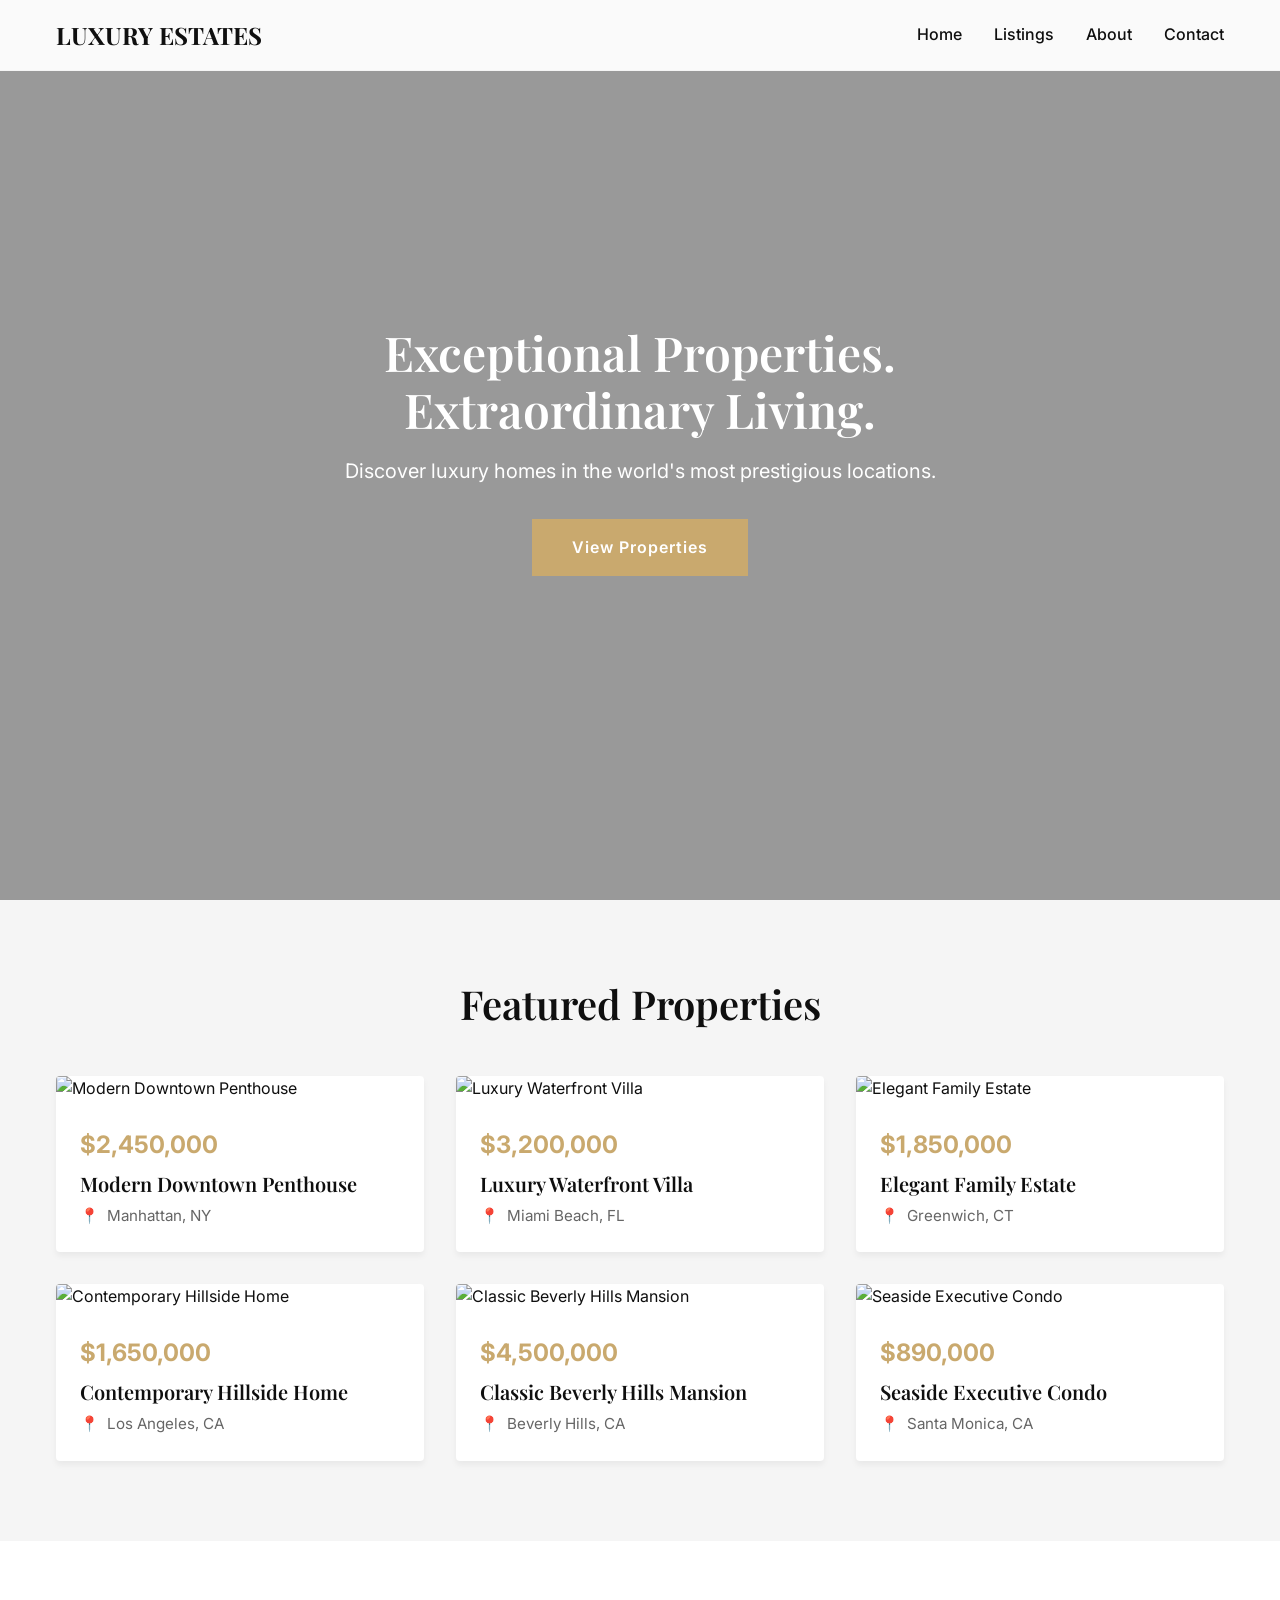
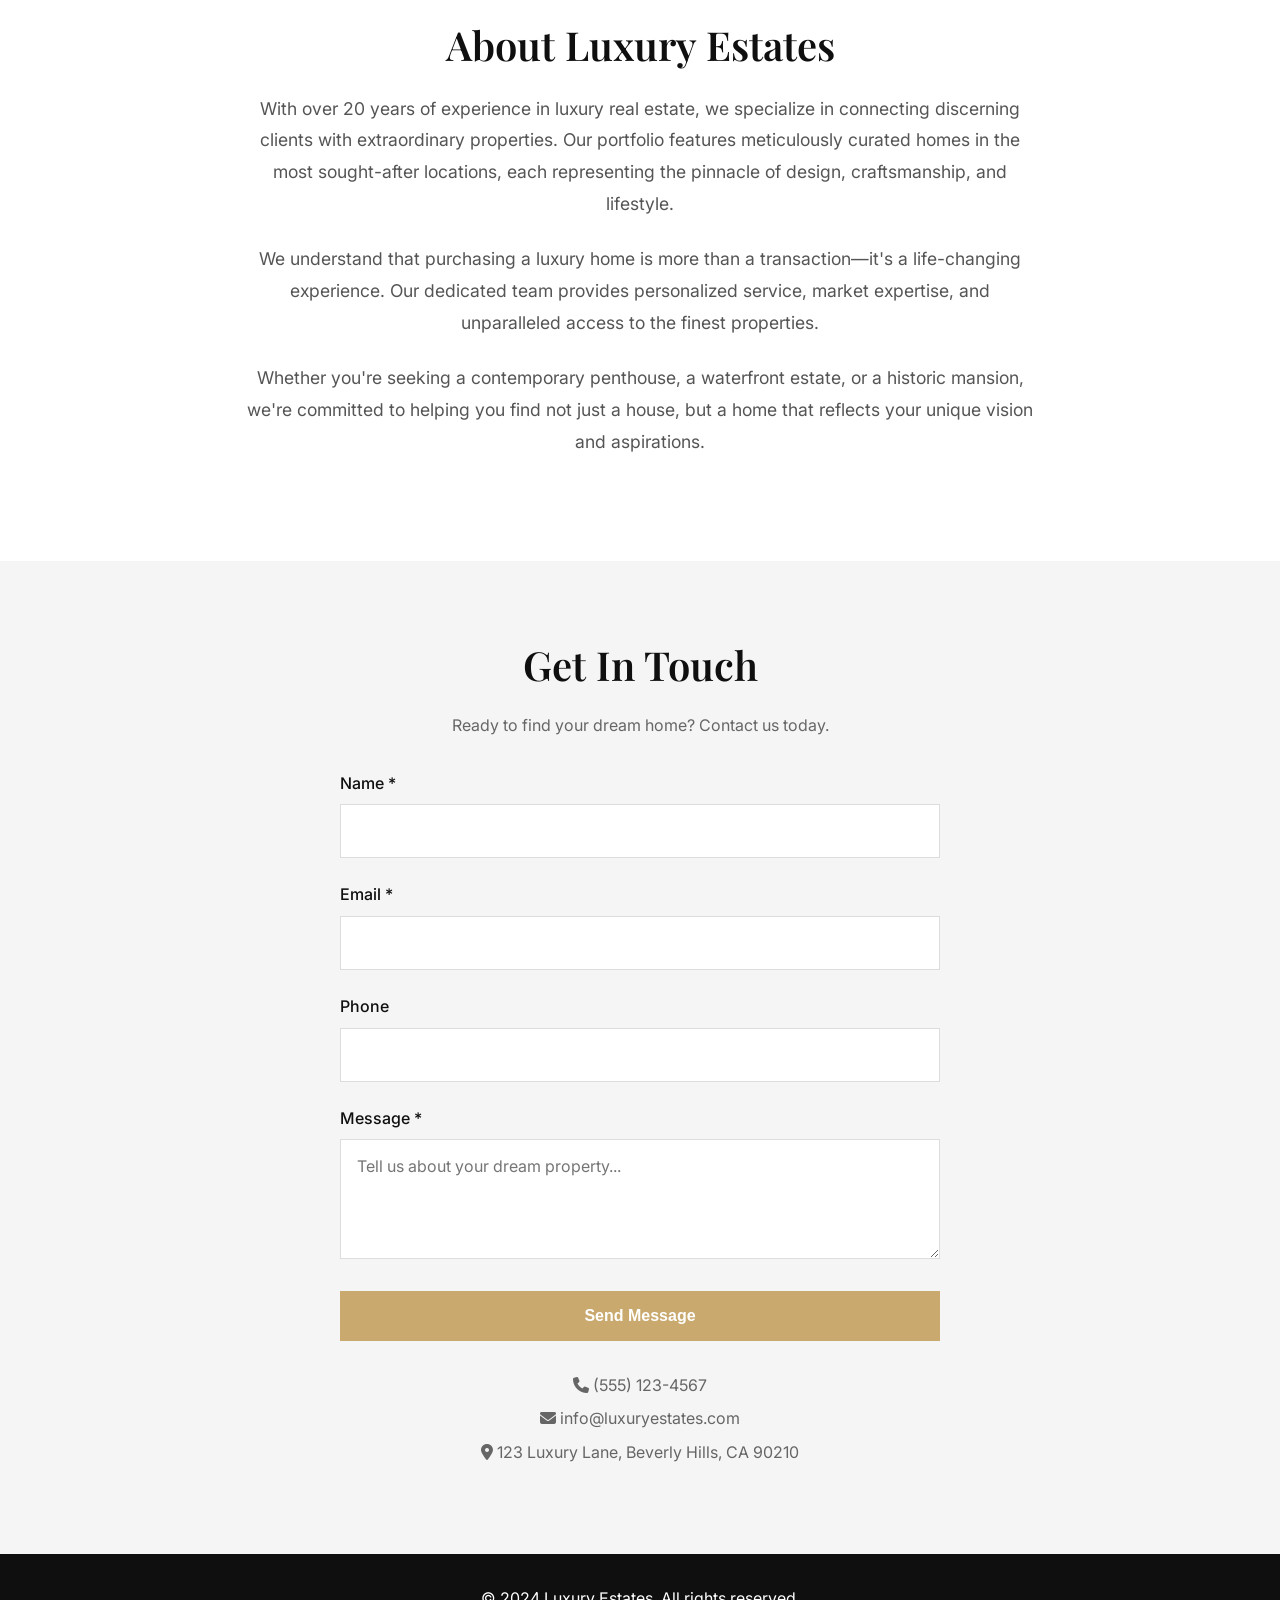
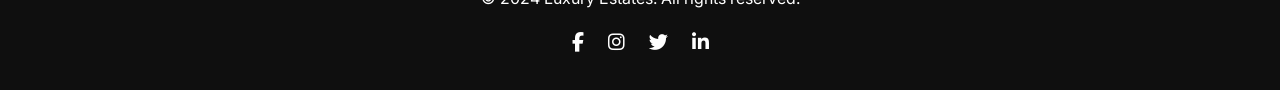
==== index.html @ de5f7e9d "Initial Commit" ====
<!DOCTYPE html>
<html lang="en">
<head>
  <meta charset="UTF-8">
  <meta name="viewport" content="width=device-width, initial-scale=1.0">
  <title>Luxury Estates - Premium Real Estate</title>
  <meta name="description" content="Discover exceptional luxury properties in prime locations. Your dream home awaits.">
  
  <!-- Google Fonts -->
  <link rel="preconnect" href="https://fonts.googleapis.com">
  <link rel="preconnect" href="https://fonts.gstatic.com" crossorigin>
  <link href="https://fonts.googleapis.com/css2?family=Inter:wght@400;500;600;700&family=Playfair+Display:wght@600;700&display=swap" rel="stylesheet">
  
  <!-- Font Awesome for icons -->
  <link rel="stylesheet" href="https://cdnjs.cloudflare.com/ajax/libs/font-awesome/6.4.0/css/all.min.css">
  
  <!-- Custom CSS -->
  <link rel="stylesheet" href="assets/css/style.css">
</head>
<body>
  
  <!-- ======================================= -->
  <!-- Header / Navigation -->
  <!-- ======================================= -->
  <header id="header" class="header">
    <div class="nav-container">
      <a href="#home" class="logo">LUXURY ESTATES</a>
      
      <nav>
        <ul id="nav-menu" class="nav-menu">
          <li><a href="#home" class="nav-link">Home</a></li>
          <li><a href="#listings" class="nav-link">Listings</a></li>
          <li><a href="#about" class="nav-link">About</a></li>
          <li><a href="#contact" class="nav-link">Contact</a></li>
        </ul>
      </nav>
      
      <button id="mobile-menu-btn" class="mobile-menu-btn" aria-label="Toggle mobile menu">
        <span></span>
        <span></span>
        <span></span>
      </button>
    </div>
  </header>
  
  <!-- ======================================= -->
  <!-- Hero Section -->
  <!-- ======================================= -->
  <section id="home" class="hero">
    <div class="hero-content">
      <h1>Exceptional Properties. Extraordinary Living.</h1>
      <p>Discover luxury homes in the world's most prestigious locations.</p>
      <a href="#listings" class="cta-button">View Properties</a>
    </div>
  </section>
  
  <!-- ======================================= -->
  <!-- Listings Section -->
  <!-- ======================================= -->
  <section id="listings" class="section properties-section">
    <div class="container">
      <h2 class="text-center">Featured Properties</h2>
      <div id="properties-grid" class="properties-grid">
        <!-- Properties will be loaded dynamically -->
        <div style="text-align: center; color: #666; grid-column: 1/-1;">
          <p>Loading properties...</p>
        </div>
      </div>
    </div>
  </section>
  
  <!-- ======================================= -->
  <!-- Property Modal -->
  <!-- ======================================= -->
  <div id="property-modal" class="modal">
    <div class="modal-content">
      <button id="modal-close" class="modal-close" aria-label="Close modal">&times;</button>
      <div id="modal-details">
        <!-- Modal content will be populated dynamically -->
      </div>
    </div>
  </div>
  
  <!-- ======================================= -->
  <!-- About Section -->
  <!-- ======================================= -->
  <section id="about" class="section about-section">
    <div class="container">
      <h2 class="text-center">About Luxury Estates</h2>
      <div class="about-content">
        <p>With over 20 years of experience in luxury real estate, we specialize in connecting discerning clients with extraordinary properties. Our portfolio features meticulously curated homes in the most sought-after locations, each representing the pinnacle of design, craftsmanship, and lifestyle.</p>
        <p>We understand that purchasing a luxury home is more than a transaction—it's a life-changing experience. Our dedicated team provides personalized service, market expertise, and unparalleled access to the finest properties.</p>
        <p>Whether you're seeking a contemporary penthouse, a waterfront estate, or a historic mansion, we're committed to helping you find not just a house, but a home that reflects your unique vision and aspirations.</p>
      </div>
    </div>
  </section>
  
  <!-- ======================================= -->
  <!-- Contact Section -->
  <!-- ======================================= -->
  <section id="contact" class="section contact-section">
    <div class="container">
      <h2 class="text-center">Get In Touch</h2>
      <p class="text-center" style="color: #666; margin-bottom: 2rem;">Ready to find your dream home? Contact us today.</p>
      
      <form id="contact-form" class="contact-form">
        <div class="form-group">
          <label for="name">Name *</label>
          <input type="text" id="name" name="name" required>
        </div>
        
        <div class="form-group">
          <label for="email">Email *</label>
          <input type="email" id="email" name="email" required>
        </div>
        
        <div class="form-group">
          <label for="phone">Phone</label>
          <input type="tel" id="phone" name="phone">
        </div>
        
        <div class="form-group">
          <label for="message">Message *</label>
          <textarea id="message" name="message" required placeholder="Tell us about your dream property..."></textarea>
        </div>
        
        <button type="submit" class="submit-btn">Send Message</button>
      </form>
      
      <div class="contact-info">
        <p><i class="fas fa-phone"></i> (555) 123-4567</p>
        <p><i class="fas fa-envelope"></i> info@luxuryestates.com</p>
        <p><i class="fas fa-map-marker-alt"></i> 123 Luxury Lane, Beverly Hills, CA 90210</p>
      </div>
    </div>
  </section>
  
  <!-- ======================================= -->
  <!-- Footer -->
  <!-- ======================================= -->
  <footer class="footer">
    <div class="footer-content">
      <p>&copy; 2024 Luxury Estates. All rights reserved.</p>
      <div class="social-links">
        <a href="#" aria-label="Facebook"><i class="fab fa-facebook-f"></i></a>
        <a href="#" aria-label="Instagram"><i class="fab fa-instagram"></i></a>
        <a href="#" aria-label="Twitter"><i class="fab fa-twitter"></i></a>
        <a href="#" aria-label="LinkedIn"><i class="fab fa-linkedin-in"></i></a>
      </div>
    </div>
  </footer>
  
  <!-- ======================================= -->
  <!-- JavaScript -->
  <!-- ======================================= -->
  <script src="assets/js/main.js"></script>
  
</body>
</html>
---- assets/css/style.css ----
/* ======================================= */
/* Reset & Base Styles */
/* ======================================= */
* {
  margin: 0;
  padding: 0;
  box-sizing: border-box;
}

html {
  scroll-behavior: smooth;
}

body {
  font-family: 'Inter', -apple-system, BlinkMacSystemFont, 'Segoe UI', Roboto, sans-serif;
  color: #0F0F0F;
  background-color: #FFFFFF;
  line-height: 1.6;
  overflow-x: hidden;
}

/* ======================================= */
/* Typography */
/* ======================================= */
h1, h2, h3, h4, h5, h6 {
  font-family: 'Playfair Display', serif;
  font-weight: 600;
  line-height: 1.2;
}

h1 {
  font-size: 3rem;
}

h2 {
  font-size: 2.5rem;
  margin-bottom: 1.5rem;
}

h3 {
  font-size: 1.75rem;
}

@media (max-width: 768px) {
  h1 {
    font-size: 2rem;
  }
  
  h2 {
    font-size: 1.75rem;
  }
  
  h3 {
    font-size: 1.5rem;
  }
}

/* ======================================= */
/* Layout Components */
/* ======================================= */
.section {
  padding: 5rem 1rem;
}

.container {
  max-width: 1200px;
  margin: 0 auto;
  padding: 0 1rem;
}

.text-center {
  text-align: center;
}

/* ======================================= */
/* Header & Navigation */
/* ======================================= */
.header {
  position: fixed;
  top: 0;
  left: 0;
  right: 0;
  background: rgba(255, 255, 255, 0.95);
  backdrop-filter: blur(10px);
  z-index: 1000;
  padding: 1rem 0;
  border-bottom: 1px solid #F5F5F5;
}

.nav-container {
  display: flex;
  justify-content: space-between;
  align-items: center;
  max-width: 1200px;
  margin: 0 auto;
  padding: 0 1rem;
}

.logo {
  font-family: 'Playfair Display', serif;
  font-size: 1.5rem;
  font-weight: 700;
  color: #0F0F0F;
  text-decoration: none;
}

.nav-menu {
  display: flex;
  list-style: none;
  gap: 2rem;
}

.nav-link {
  text-decoration: none;
  color: #0F0F0F;
  font-weight: 500;
  transition: color 0.3s ease;
  position: relative;
}

.nav-link:hover {
  color: #C9A96E;
}

.nav-link::after {
  content: '';
  position: absolute;
  bottom: -4px;
  left: 0;
  width: 0;
  height: 2px;
  background: #C9A96E;
  transition: width 0.3s ease;
}

.nav-link:hover::after {
  width: 100%;
}

/* Mobile Menu Button */
.mobile-menu-btn {
  display: none;
  background: none;
  border: none;
  cursor: pointer;
  padding: 0.5rem;
}

.mobile-menu-btn span {
  display: block;
  width: 25px;
  height: 3px;
  background: #0F0F0F;
  margin: 5px 0;
  transition: 0.3s;
}

/* ======================================= */
/* Hero Section */
/* ======================================= */
.hero {
  height: 100vh;
  display: flex;
  align-items: center;
  justify-content: center;
  background: linear-gradient(rgba(0, 0, 0, 0.4), rgba(0, 0, 0, 0.4)),
              url('https://images.unsplash.com/photo-1600585154340-be6161a56a0c?w=1600&h=900&fit=crop');
  background-size: cover;
  background-position: center;
  color: white;
  text-align: center;
  margin-top: 0;
}

.hero-content {
  max-width: 800px;
  padding: 0 1rem;
}

.hero h1 {
  margin-bottom: 1rem;
  animation: fadeInUp 1s ease;
}

.hero p {
  font-size: 1.25rem;
  margin-bottom: 2rem;
  opacity: 0.9;
  animation: fadeInUp 1s ease 0.2s both;
}

.cta-button {
  display: inline-block;
  padding: 1rem 2.5rem;
  background: #C9A96E;
  color: white;
  text-decoration: none;
  font-weight: 600;
  letter-spacing: 1px;
  transition: all 0.3s ease;
  animation: fadeInUp 1s ease 0.4s both;
}

.cta-button:hover {
  background: #B08A5B;
  transform: translateY(-2px);
}

/* ======================================= */
/* Property Grid */
/* ======================================= */
.properties-section {
  background: #F5F5F5;
}

.properties-grid {
  display: grid;
  grid-template-columns: repeat(auto-fit, minmax(350px, 1fr));
  gap: 2rem;
  margin-top: 3rem;
}

.property-card {
  background: white;
  border-radius: 4px;
  overflow: hidden;
  box-shadow: 0 4px 6px rgba(0, 0, 0, 0.05);
  transition: all 0.3s ease;
  cursor: pointer;
}

.property-card:hover {
  transform: translateY(-5px);
  box-shadow: 0 10px 25px rgba(0, 0, 0, 0.1);
}

.property-image {
  width: 100%;
  height: 250px;
  object-fit: cover;
  transition: transform 0.3s ease;
}

.property-card:hover .property-image {
  transform: scale(1.03);
}

.property-info {
  padding: 1.5rem;
}

.property-price {
  font-size: 1.5rem;
  font-weight: 700;
  color: #C9A96E;
  margin-bottom: 0.5rem;
}

.property-title {
  font-size: 1.25rem;
  margin-bottom: 0.5rem;
  color: #0F0F0F;
}

.property-location {
  color: #666;
  font-size: 0.95rem;
  display: flex;
  align-items: center;
  gap: 0.5rem;
}

/* ======================================= */
/* Modal */
/* ======================================= */
.modal {
  position: fixed;
  top: 0;
  left: 0;
  width: 100%;
  height: 100%;
  background: rgba(0, 0, 0, 0.8);
  z-index: 2000;
  display: none;
  overflow-y: auto;
}

.modal.active {
  display: flex;
  align-items: center;
  justify-content: center;
  padding: 2rem;
}

.modal-content {
  background: white;
  max-width: 1000px;
  width: 100%;
  max-height: 90vh;
  overflow-y: auto;
  position: relative;
  animation: modalFadeIn 0.3s ease;
}

.modal-close {
  position: absolute;
  top: 1rem;
  right: 1rem;
  background: rgba(0, 0, 0, 0.7);
  color: white;
  border: none;
  width: 40px;
  height: 40px;
  border-radius: 50%;
  cursor: pointer;
  font-size: 1.5rem;
  display: flex;
  align-items: center;
  justify-content: center;
  z-index: 10;
  transition: background 0.3s ease;
}

.modal-close:hover {
  background: #C9A96E;
}

.modal-gallery {
  position: relative;
  height: 400px;
  overflow: hidden;
}

.modal-image {
  width: 100%;
  height: 100%;
  object-fit: cover;
  display: none;
}

.modal-image.active {
  display: block;
  animation: fadeIn 0.5s ease;
}

.gallery-nav {
  position: absolute;
  top: 50%;
  transform: translateY(-50%);
  background: rgba(0, 0, 0, 0.5);
  color: white;
  border: none;
  width: 40px;
  height: 40px;
  border-radius: 50%;
  cursor: pointer;
  font-size: 1.2rem;
  transition: background 0.3s ease;
}

.gallery-nav:hover {
  background: #C9A96E;
}

.gallery-prev {
  left: 1rem;
}

.gallery-next {
  right: 1rem;
}

.gallery-dots {
  position: absolute;
  bottom: 1rem;
  left: 50%;
  transform: translateX(-50%);
  display: flex;
  gap: 0.5rem;
}

.gallery-dot {
  width: 12px;
  height: 12px;
  border-radius: 50%;
  background: rgba(255, 255, 255, 0.5);
  border: none;
  cursor: pointer;
  transition: background 0.3s ease;
}

.gallery-dot.active {
  background: #C9A96E;
}

.modal-details {
  padding: 2rem;
}

.modal-price {
  font-size: 2rem;
  font-weight: 700;
  color: #C9A96E;
  margin-bottom: 0.5rem;
}

.modal-title {
  margin-bottom: 0.5rem;
  color: #0F0F0F;
}

.modal-location {
  color: #666;
  margin-bottom: 1.5rem;
  display: flex;
  align-items: center;
  gap: 0.5rem;
}

.modal-description {
  margin-bottom: 1.5rem;
  line-height: 1.8;
  color: #444;
}

.modal-features {
  margin-bottom: 2rem;
}

.modal-features h4 {
  margin-bottom: 1rem;
  color: #0F0F0F;
}

.features-list {
  display: grid;
  grid-template-columns: repeat(auto-fit, minmax(200px, 1fr));
  gap: 0.5rem;
  list-style: none;
}

.features-list li {
  padding: 0.5rem 0;
  position: relative;
  padding-left: 1.5rem;
}

.features-list li::before {
  content: '✓';
  position: absolute;
  left: 0;
  color: #C9A96E;
  font-weight: bold;
}

.enquire-btn {
  background: #C9A96E;
  color: white;
  border: none;
  padding: 1rem 2rem;
  font-size: 1rem;
  font-weight: 600;
  cursor: pointer;
  transition: all 0.3s ease;
  width: 100%;
}

.enquire-btn:hover {
  background: #B08A5B;
  transform: translateY(-2px);
}

/* ======================================= */
/* About Section */
/* ======================================= */
.about-section {
  background: white;
}

.about-content {
  max-width: 800px;
  margin: 0 auto;
  text-align: center;
}

.about-content p {
  font-size: 1.1rem;
  color: #555;
  line-height: 1.8;
  margin-bottom: 1.5rem;
}

/* ======================================= */
/* Contact Section */
/* ======================================= */
.contact-section {
  background: #F5F5F5;
}

.contact-form {
  max-width: 600px;
  margin: 2rem auto 0;
}

.form-group {
  margin-bottom: 1.5rem;
}

.form-group label {
  display: block;
  margin-bottom: 0.5rem;
  font-weight: 500;
  color: #0F0F0F;
}

.form-group input,
.form-group textarea {
  width: 100%;
  padding: 1rem;
  border: 1px solid #ddd;
  background: white;
  font-family: inherit;
  font-size: 1rem;
  transition: border-color 0.3s ease;
}

.form-group input:focus,
.form-group textarea:focus {
  outline: none;
  border-color: #C9A96E;
}

.form-group textarea {
  resize: vertical;
  min-height: 120px;
}

.submit-btn {
  background: #C9A96E;
  color: white;
  border: none;
  padding: 1rem 2rem;
  font-size: 1rem;
  font-weight: 600;
  cursor: pointer;
  transition: all 0.3s ease;
  width: 100%;
}

.submit-btn:hover {
  background: #B08A5B;
  transform: translateY(-2px);
}

.contact-info {
  text-align: center;
  margin-top: 2rem;
  color: #666;
}

.contact-info p {
  margin-bottom: 0.5rem;
}

/* ======================================= */
/* Footer */
/* ======================================= */
.footer {
  background: #0F0F0F;
  color: white;
  padding: 2rem 0;
  text-align: center;
}

.footer-content {
  max-width: 1200px;
  margin: 0 auto;
  padding: 0 1rem;
}

.footer p {
  margin-bottom: 1rem;
}

.social-links {
  display: flex;
  justify-content: center;
  gap: 1.5rem;
  margin-top: 1rem;
}

.social-links a {
  color: white;
  font-size: 1.2rem;
  transition: color 0.3s ease;
}

.social-links a:hover {
  color: #C9A96E;
}

/* ======================================= */
/* Animations */
/* ======================================= */
@keyframes fadeInUp {
  from {
    opacity: 0;
    transform: translateY(30px);
  }
  to {
    opacity: 1;
    transform: translateY(0);
  }
}

@keyframes modalFadeIn {
  from {
    opacity: 0;
    transform: scale(0.9);
  }
  to {
    opacity: 1;
    transform: scale(1);
  }
}

@keyframes fadeIn {
  from {
    opacity: 0;
  }
  to {
    opacity: 1;
  }
}

/* ======================================= */
/* Responsive Design */
/* ======================================= */
@media (max-width: 768px) {
  .nav-menu {
    position: fixed;
    left: -100%;
    top: 70px;
    flex-direction: column;
    background: white;
    width: 100%;
    text-align: center;
    transition: 0.3s;
    box-shadow: 0 10px 27px rgba(0, 0, 0, 0.05);
    padding: 2rem 0;
  }
  
  .nav-menu.active {
    left: 0;
  }
  
  .mobile-menu-btn {
    display: block;
  }
  
  .properties-grid {
    grid-template-columns: 1fr;
    gap: 1.5rem;
  }
  
  .modal.active {
    padding: 0;
  }
  
  .modal-content {
    max-height: 100vh;
    max-width: 100%;
  }
  
  .modal-gallery {
    height: 250px;
  }
  
  .modal-details {
    padding: 1.5rem;
  }
  
  .features-list {
    grid-template-columns: 1fr;
  }
  
  .section {
    padding: 3rem 1rem;
  }
}

@media (max-width: 480px) {
  .hero h1 {
    font-size: 1.75rem;
  }
  
  .hero p {
    font-size: 1rem;
  }
  
  .cta-button {
    padding: 0.75rem 2rem;
  }
  
  .modal-price {
    font-size: 1.5rem;
  }
}
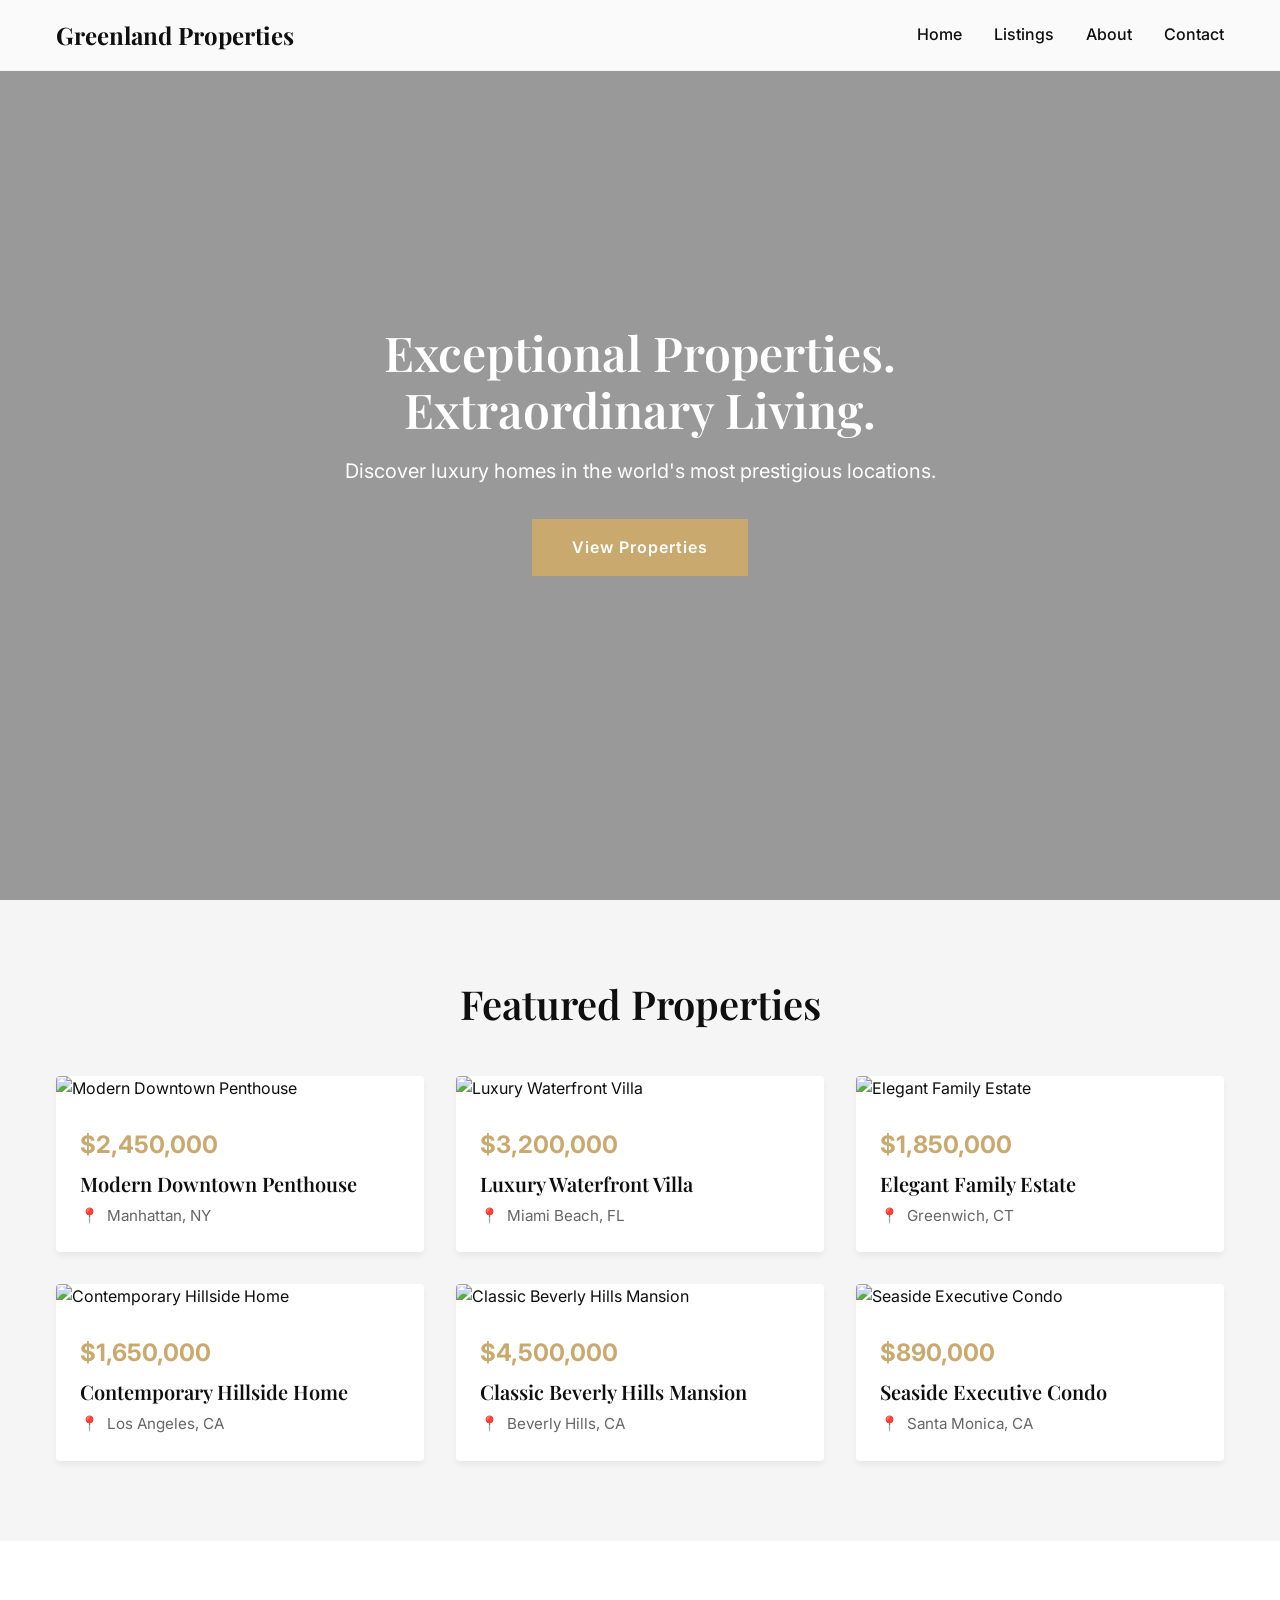
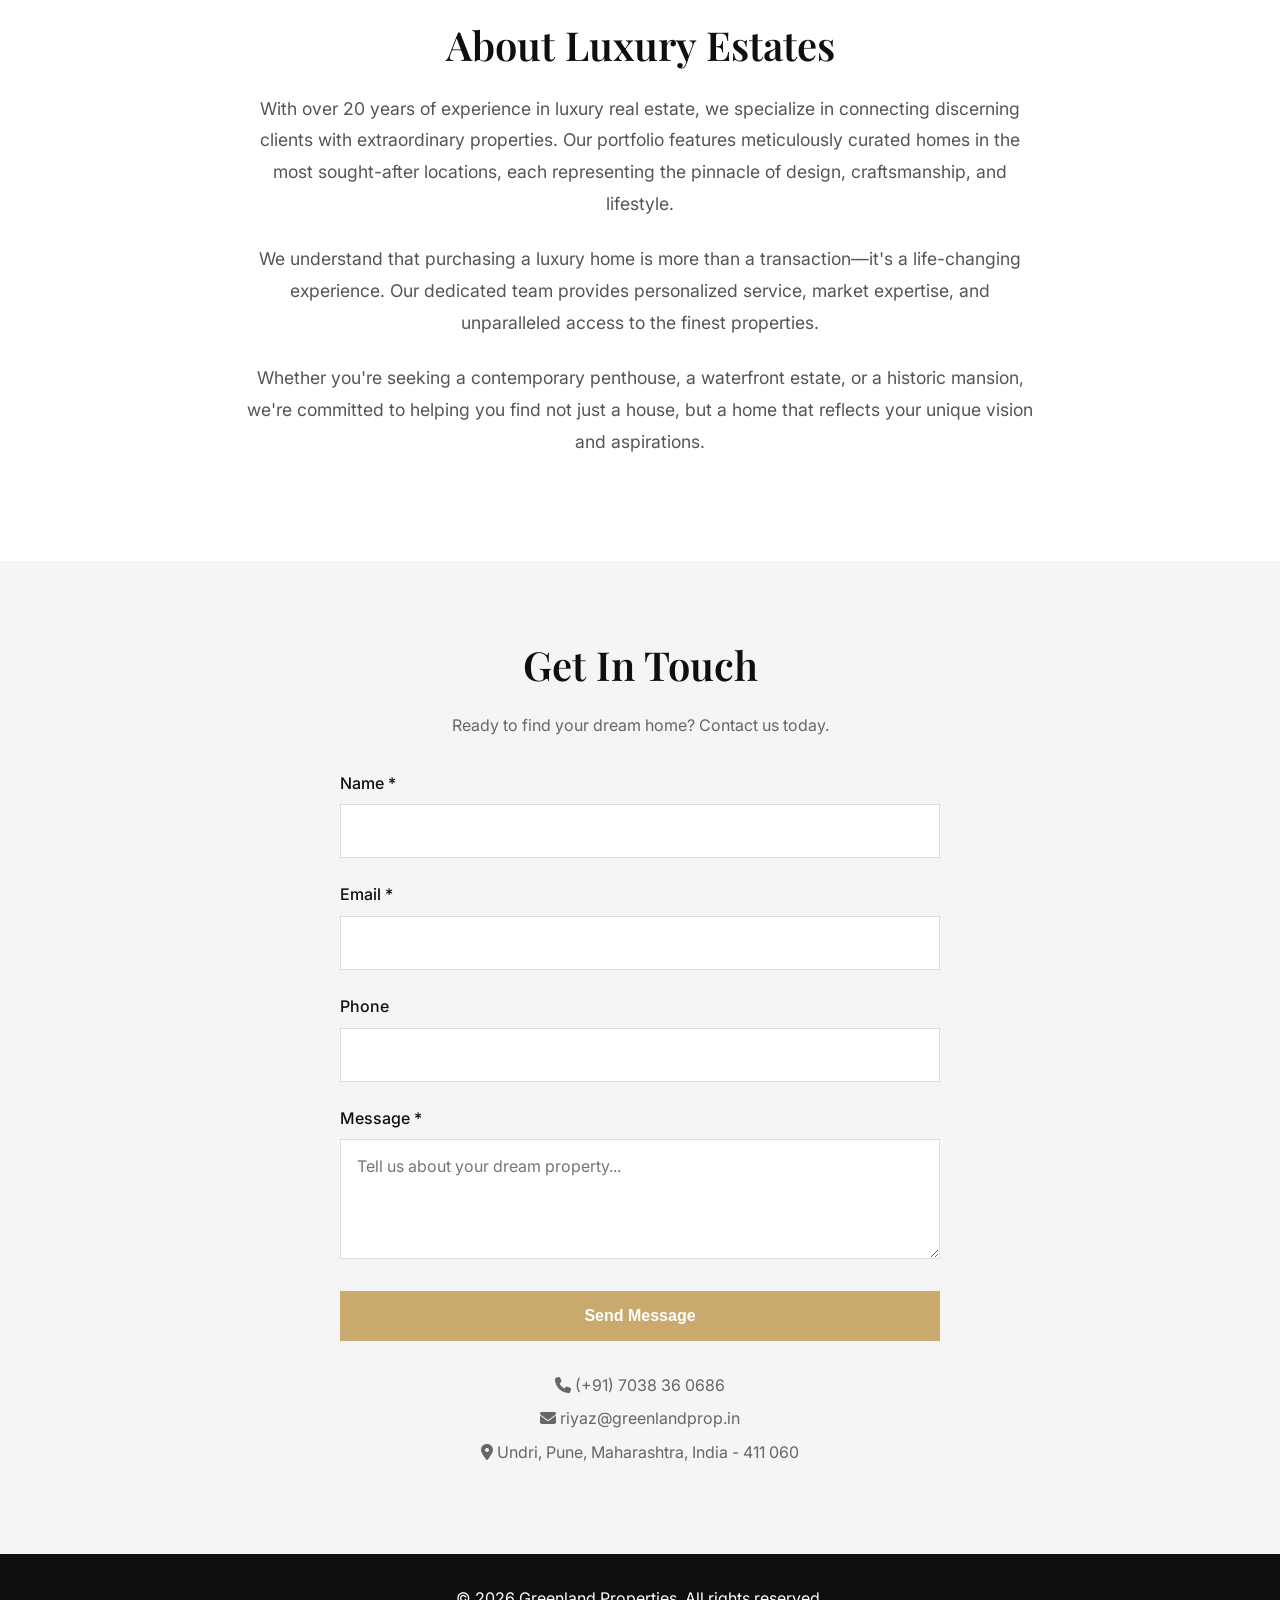
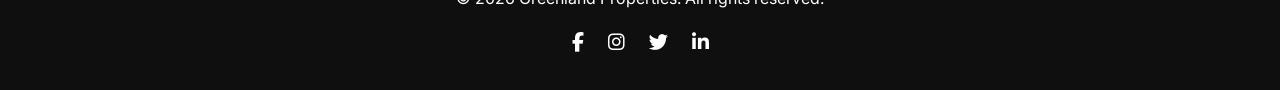
==== commit ed10e5a4: "Firm Name, Mobile Number, Email, Address, Rights Reserved" ====
--- a/index.html
+++ b/index.html
@@ -1,31 +1,35 @@
 <!DOCTYPE html>
 <html lang="en">
+
 <head>
   <meta charset="UTF-8">
   <meta name="viewport" content="width=device-width, initial-scale=1.0">
   <title>Luxury Estates - Premium Real Estate</title>
   <meta name="description" content="Discover exceptional luxury properties in prime locations. Your dream home awaits.">
-  
+
   <!-- Google Fonts -->
   <link rel="preconnect" href="https://fonts.googleapis.com">
   <link rel="preconnect" href="https://fonts.gstatic.com" crossorigin>
-  <link href="https://fonts.googleapis.com/css2?family=Inter:wght@400;500;600;700&family=Playfair+Display:wght@600;700&display=swap" rel="stylesheet">
-  
+  <link
+    href="https://fonts.googleapis.com/css2?family=Inter:wght@400;500;600;700&family=Playfair+Display:wght@600;700&display=swap"
+    rel="stylesheet">
+
   <!-- Font Awesome for icons -->
   <link rel="stylesheet" href="https://cdnjs.cloudflare.com/ajax/libs/font-awesome/6.4.0/css/all.min.css">
-  
+
   <!-- Custom CSS -->
   <link rel="stylesheet" href="assets/css/style.css">
 </head>
+
 <body>
-  
+
   <!-- ======================================= -->
   <!-- Header / Navigation -->
   <!-- ======================================= -->
   <header id="header" class="header">
     <div class="nav-container">
-      <a href="#home" class="logo">LUXURY ESTATES</a>
-      
+      <a href="#home" class="logo">Greenland Properties</a>
+
       <nav>
         <ul id="nav-menu" class="nav-menu">
           <li><a href="#home" class="nav-link">Home</a></li>
@@ -34,7 +38,7 @@
           <li><a href="#contact" class="nav-link">Contact</a></li>
         </ul>
       </nav>
-      
+
       <button id="mobile-menu-btn" class="mobile-menu-btn" aria-label="Toggle mobile menu">
         <span></span>
         <span></span>
@@ -42,7 +46,7 @@
       </button>
     </div>
   </header>
-  
+
   <!-- ======================================= -->
   <!-- Hero Section -->
   <!-- ======================================= -->
@@ -53,7 +57,7 @@
       <a href="#listings" class="cta-button">View Properties</a>
     </div>
   </section>
-  
+
   <!-- ======================================= -->
   <!-- Listings Section -->
   <!-- ======================================= -->
@@ -68,7 +72,7 @@
       </div>
     </div>
   </section>
-  
+
   <!-- ======================================= -->
   <!-- Property Modal -->
   <!-- ======================================= -->
@@ -80,7 +84,7 @@
       </div>
     </div>
   </div>
-  
+
   <!-- ======================================= -->
   <!-- About Section -->
   <!-- ======================================= -->
@@ -88,59 +92,65 @@
     <div class="container">
       <h2 class="text-center">About Luxury Estates</h2>
       <div class="about-content">
-        <p>With over 20 years of experience in luxury real estate, we specialize in connecting discerning clients with extraordinary properties. Our portfolio features meticulously curated homes in the most sought-after locations, each representing the pinnacle of design, craftsmanship, and lifestyle.</p>
-        <p>We understand that purchasing a luxury home is more than a transaction—it's a life-changing experience. Our dedicated team provides personalized service, market expertise, and unparalleled access to the finest properties.</p>
-        <p>Whether you're seeking a contemporary penthouse, a waterfront estate, or a historic mansion, we're committed to helping you find not just a house, but a home that reflects your unique vision and aspirations.</p>
+        <p>With over 20 years of experience in luxury real estate, we specialize in connecting discerning clients with
+          extraordinary properties. Our portfolio features meticulously curated homes in the most sought-after
+          locations, each representing the pinnacle of design, craftsmanship, and lifestyle.</p>
+        <p>We understand that purchasing a luxury home is more than a transaction—it's a life-changing experience. Our
+          dedicated team provides personalized service, market expertise, and unparalleled access to the finest
+          properties.</p>
+        <p>Whether you're seeking a contemporary penthouse, a waterfront estate, or a historic mansion, we're committed
+          to helping you find not just a house, but a home that reflects your unique vision and aspirations.</p>
       </div>
     </div>
   </section>
-  
+
   <!-- ======================================= -->
   <!-- Contact Section -->
   <!-- ======================================= -->
   <section id="contact" class="section contact-section">
     <div class="container">
       <h2 class="text-center">Get In Touch</h2>
-      <p class="text-center" style="color: #666; margin-bottom: 2rem;">Ready to find your dream home? Contact us today.</p>
-      
+      <p class="text-center" style="color: #666; margin-bottom: 2rem;">Ready to find your dream home? Contact us today.
+      </p>
+
       <form id="contact-form" class="contact-form">
         <div class="form-group">
           <label for="name">Name *</label>
           <input type="text" id="name" name="name" required>
         </div>
-        
+
         <div class="form-group">
           <label for="email">Email *</label>
           <input type="email" id="email" name="email" required>
         </div>
-        
+
         <div class="form-group">
           <label for="phone">Phone</label>
           <input type="tel" id="phone" name="phone">
         </div>
-        
+
         <div class="form-group">
           <label for="message">Message *</label>
           <textarea id="message" name="message" required placeholder="Tell us about your dream property..."></textarea>
         </div>
-        
+
         <button type="submit" class="submit-btn">Send Message</button>
       </form>
-      
+
       <div class="contact-info">
-        <p><i class="fas fa-phone"></i> (555) 123-4567</p>
-        <p><i class="fas fa-envelope"></i> info@luxuryestates.com</p>
-        <p><i class="fas fa-map-marker-alt"></i> 123 Luxury Lane, Beverly Hills, CA 90210</p>
+        <p><i class="fas fa-phone"></i> (+91) 7038 36 0686</p>
+        <p><i class="fas fa-envelope"></i> riyaz@greenlandprop.in</p>
+        <p><i class="fas fa-map-marker-alt"></i> Undri, Pune, Maharashtra, India - 411 060</p>
       </div>
     </div>
   </section>
-  
+
   <!-- ======================================= -->
   <!-- Footer -->
   <!-- ======================================= -->
   <footer class="footer">
     <div class="footer-content">
-      <p>&copy; 2024 Luxury Estates. All rights reserved.</p>
+      <p>&copy; 2026 Greenland Properties. All rights reserved.</p>
       <div class="social-links">
         <a href="#" aria-label="Facebook"><i class="fab fa-facebook-f"></i></a>
         <a href="#" aria-label="Instagram"><i class="fab fa-instagram"></i></a>
@@ -149,11 +159,12 @@
       </div>
     </div>
   </footer>
-  
+
   <!-- ======================================= -->
   <!-- JavaScript -->
   <!-- ======================================= -->
   <script src="assets/js/main.js"></script>
-  
+
 </body>
+
 </html>
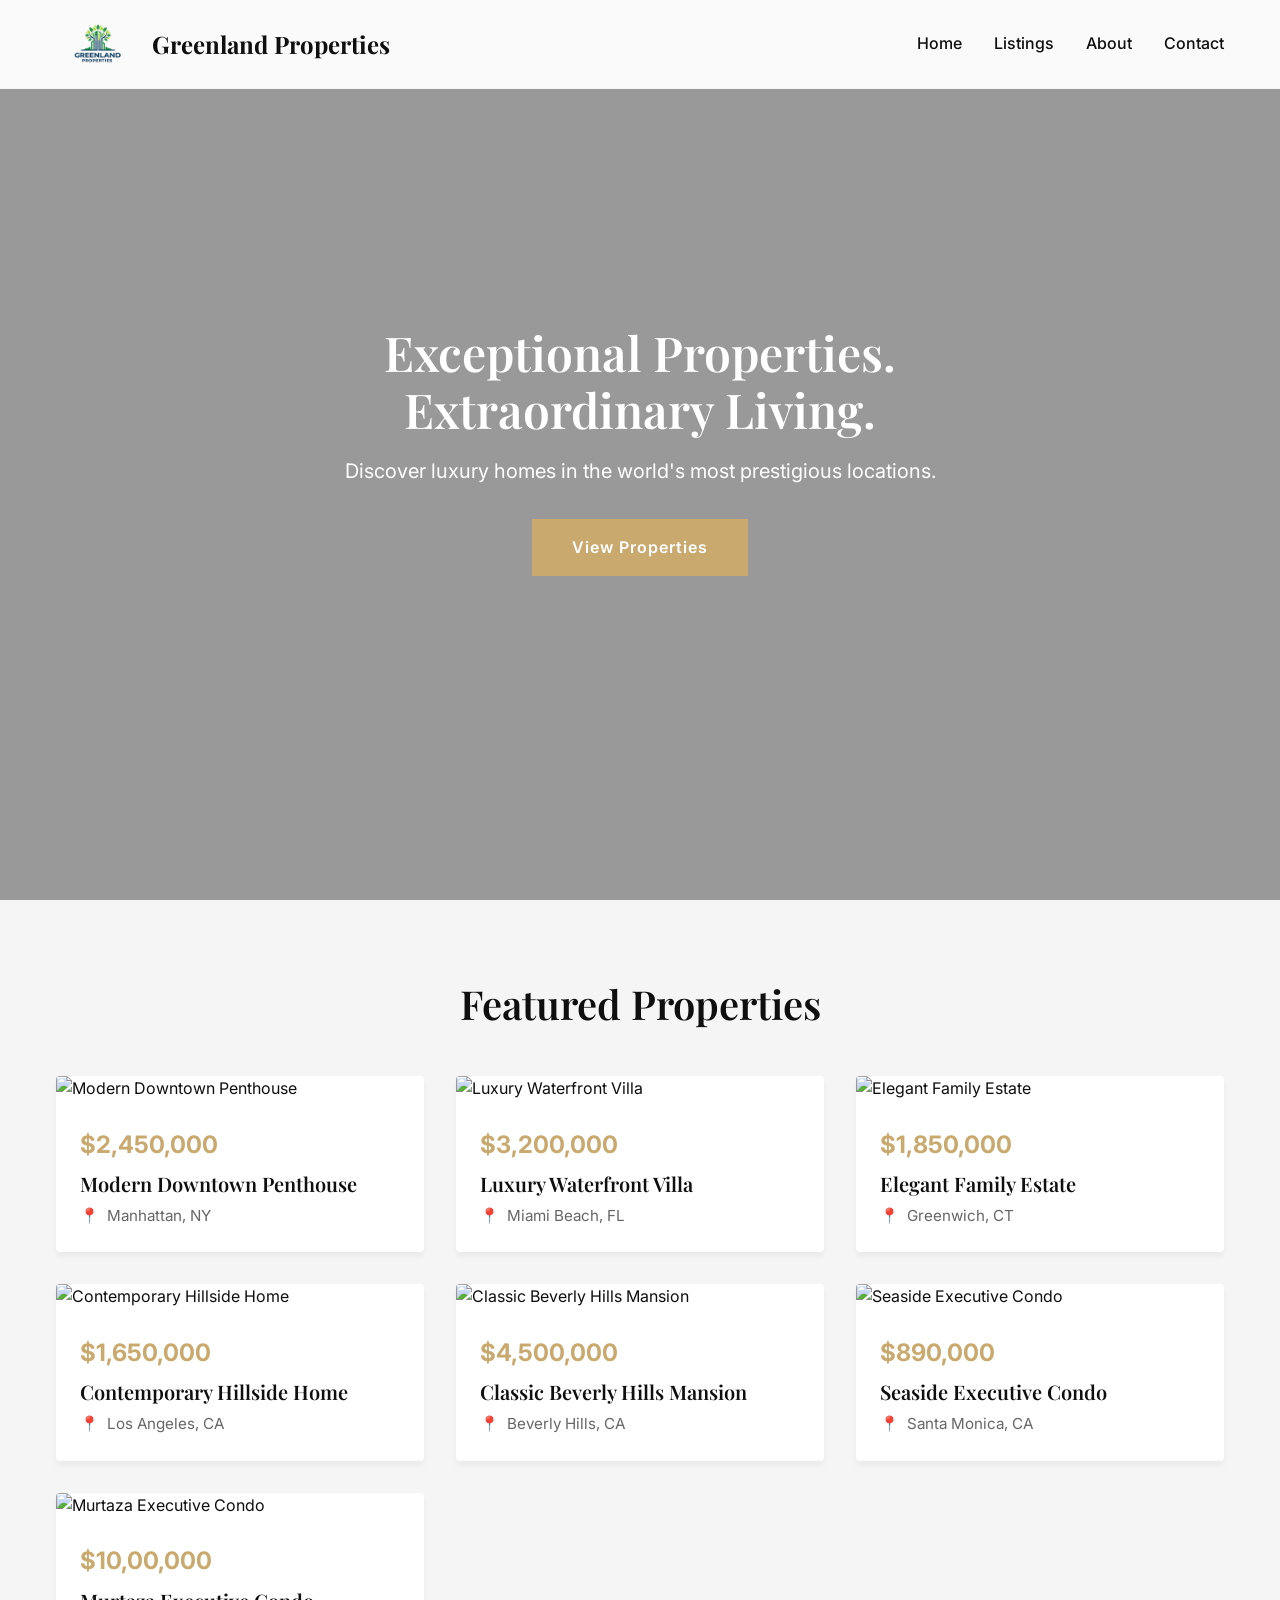
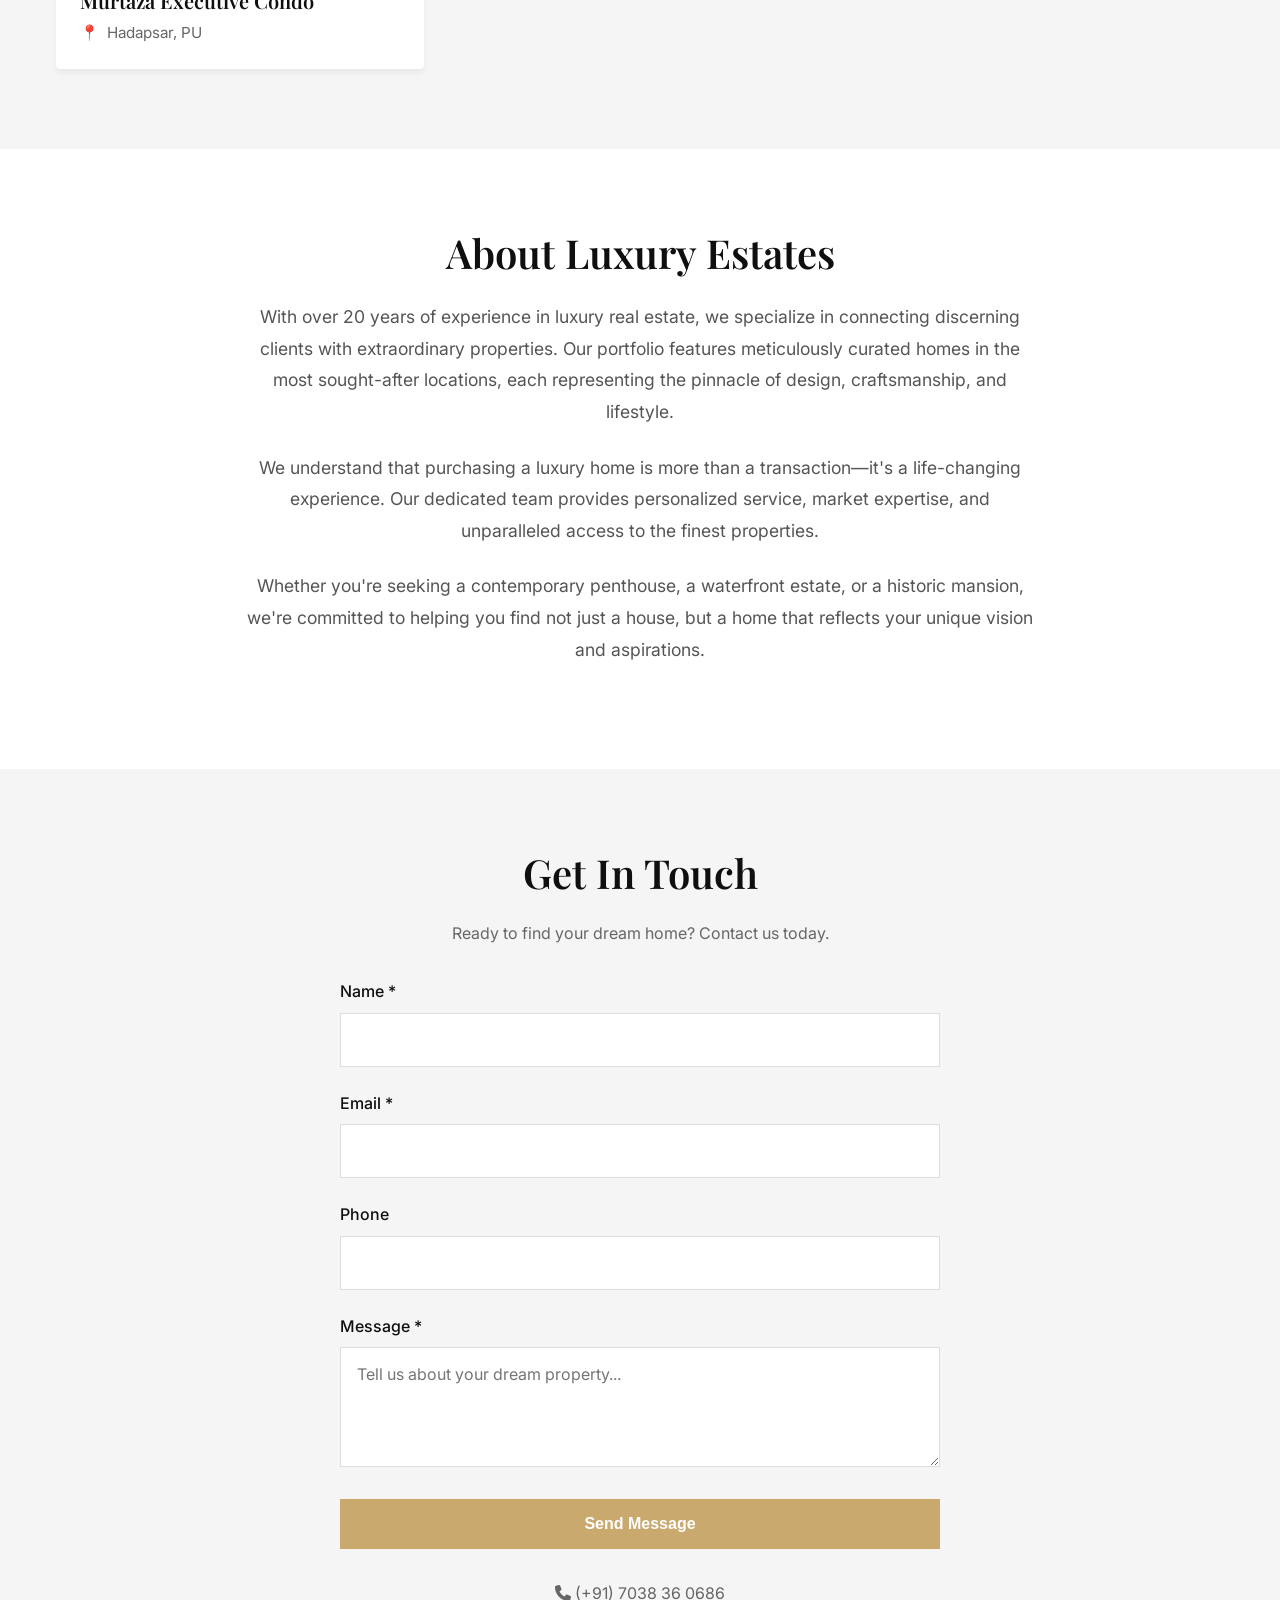
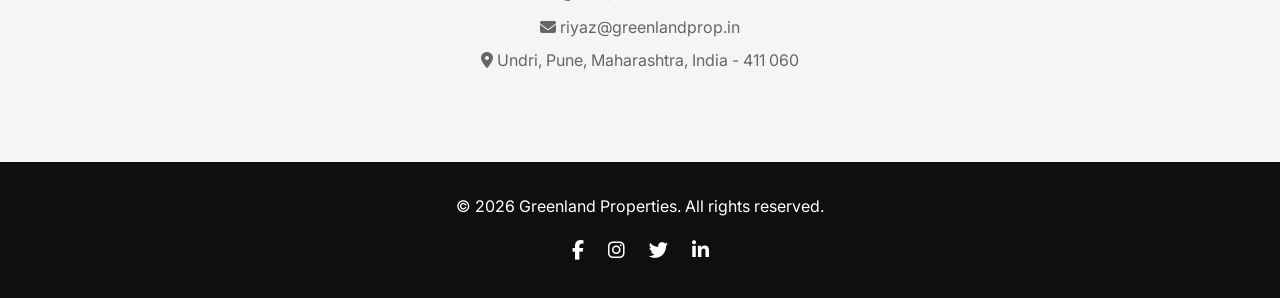
==== commit a5454c57: "Edited code so that the logo is visible on the homepage" ====
--- a/index.html
+++ b/index.html
@@ -28,7 +28,10 @@
   <!-- ======================================= -->
   <header id="header" class="header">
     <div class="nav-container">
-      <a href="#home" class="logo">Greenland Properties</a>
+      <a href="#home" class="logo">
+        <img src="assets/images/Logo.png" alt="Greenland Properties Logo" class="brand-logo">
+        Greenland Properties
+      </a>
 
       <nav>
         <ul id="nav-menu" class="nav-menu">
@@ -163,7 +166,7 @@
   <!-- ======================================= -->
   <!-- JavaScript -->
   <!-- ======================================= -->
-  <script src="assets/js/main.js"></script>
+  <script src="assets/js/main.js?v=1.1"></script>
 
 </body>
 
--- a/assets/css/style.css
+++ b/assets/css/style.css
@@ -97,11 +97,19 @@
 }
 
 .logo {
+  display: flex;
+  align-items: center;
+  gap: 0.75rem;
   font-family: 'Playfair Display', serif;
   font-size: 1.5rem;
   font-weight: 700;
   color: #0F0F0F;
   text-decoration: none;
+}
+
+.brand-logo {
+  height: 3.5rem;
+  width: auto;
 }
 
 .nav-menu {
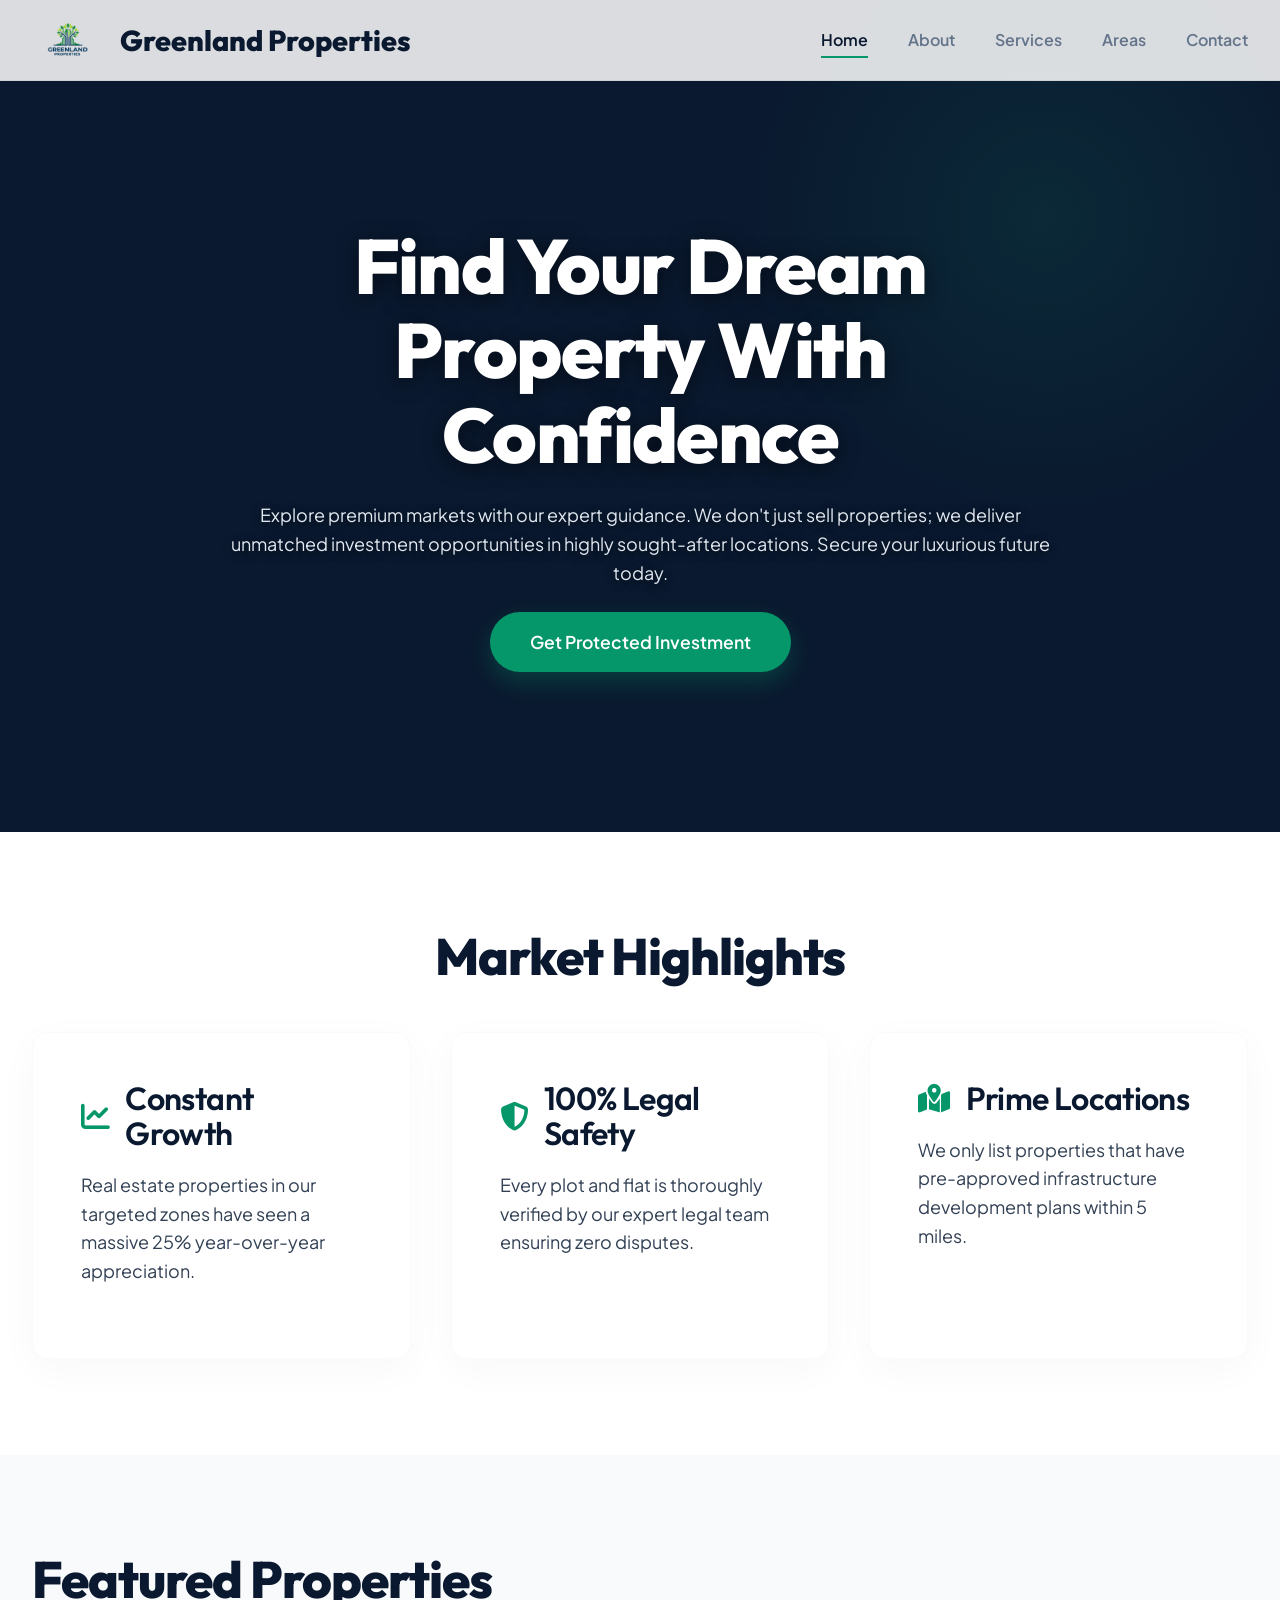
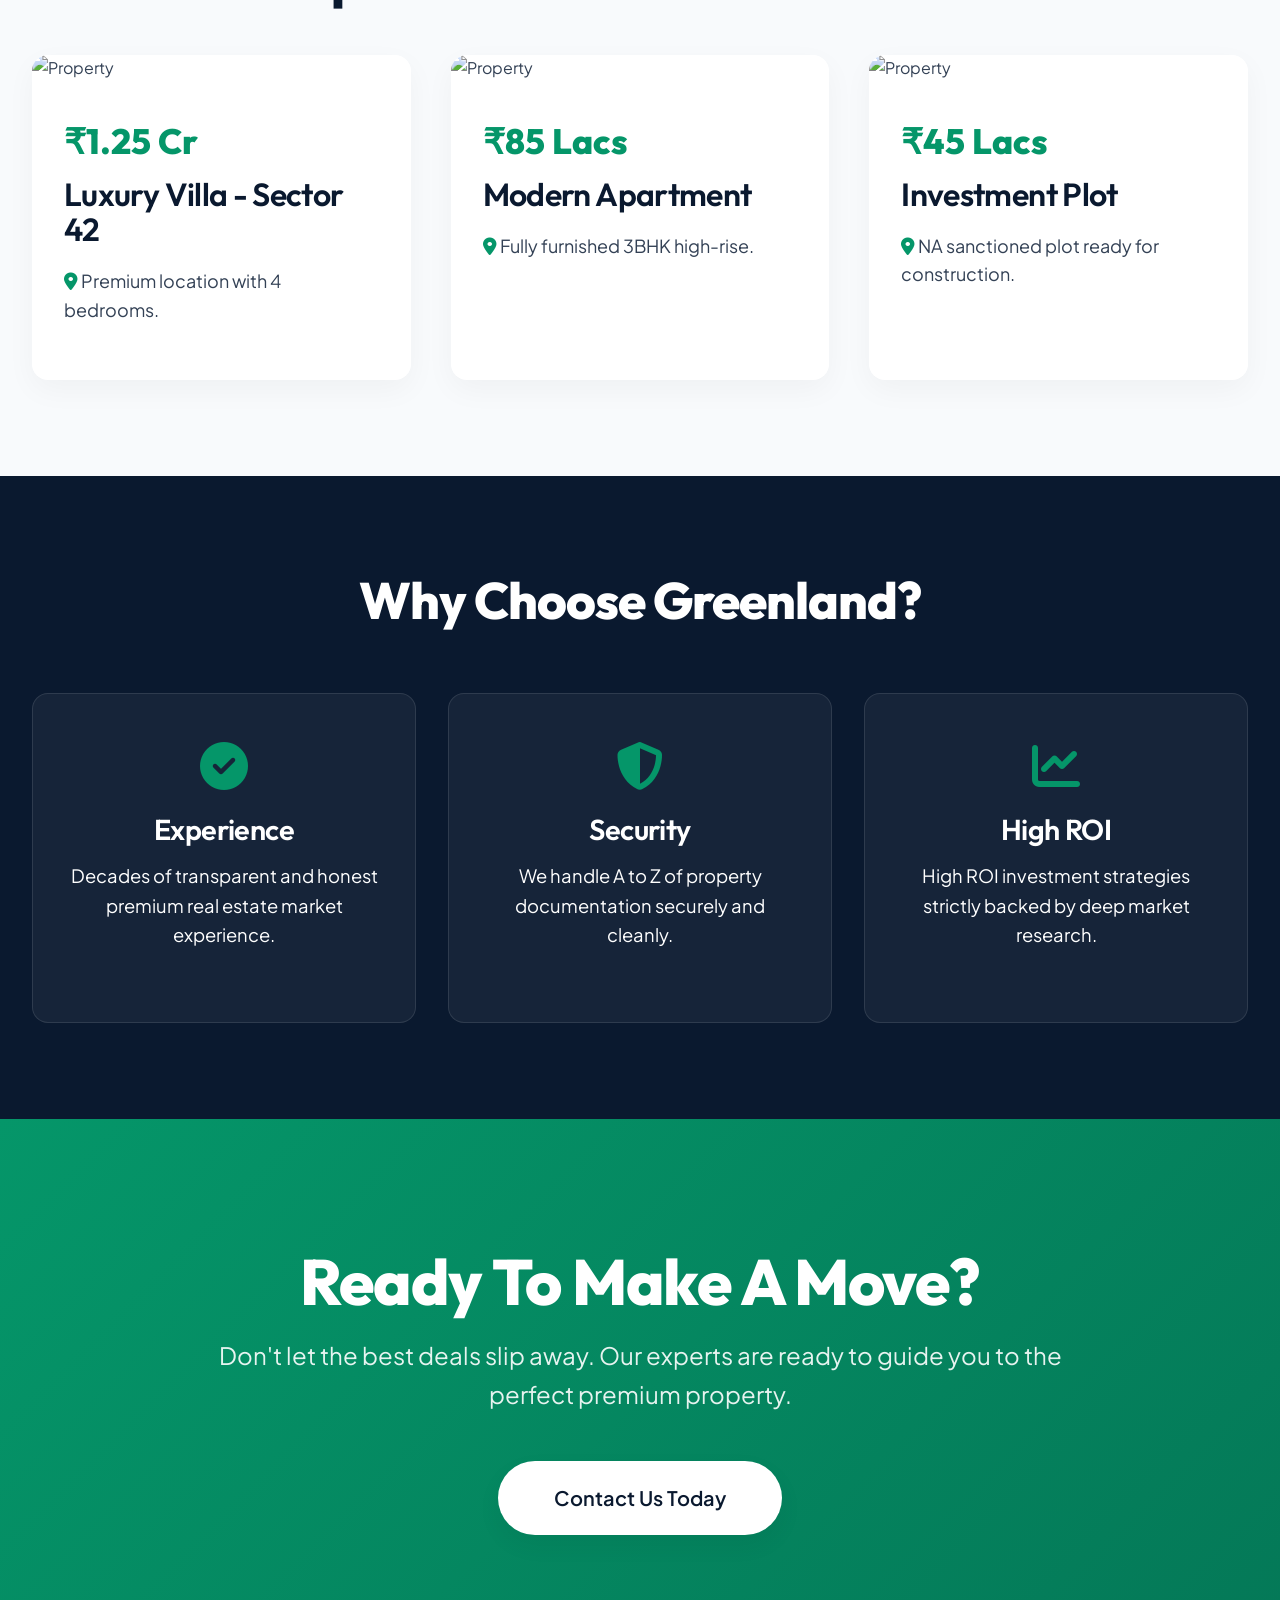
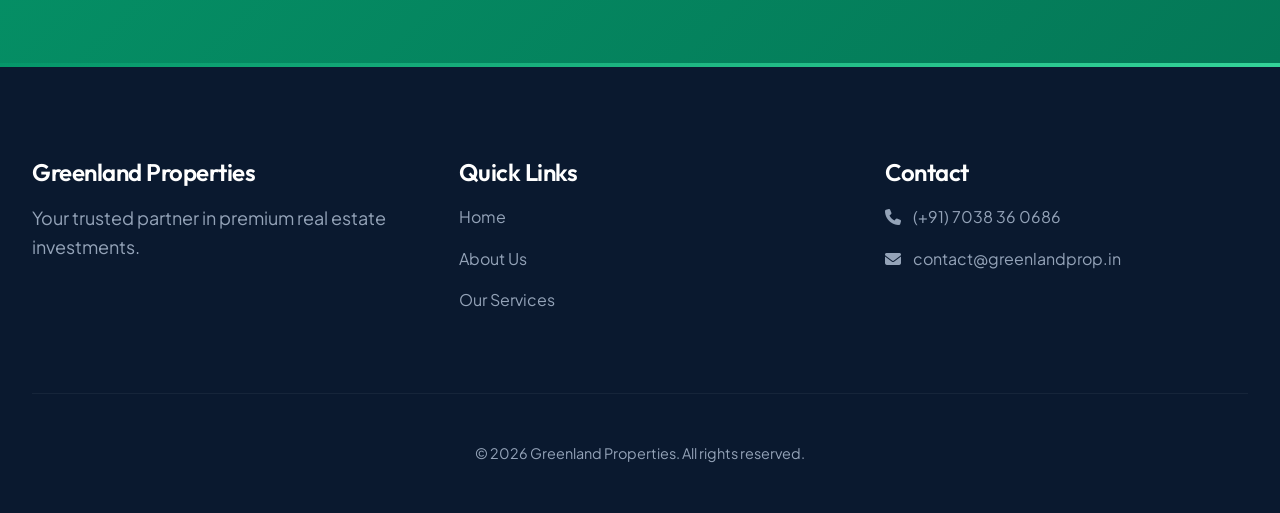
==== commit 23082837: "New layout" ====
--- a/index.html
+++ b/index.html
@@ -1,173 +1,170 @@
 <!DOCTYPE html>
 <html lang="en">
-
 <head>
   <meta charset="UTF-8">
   <meta name="viewport" content="width=device-width, initial-scale=1.0">
-  <title>Luxury Estates - Premium Real Estate</title>
-  <meta name="description" content="Discover exceptional luxury properties in prime locations. Your dream home awaits.">
-
-  <!-- Google Fonts -->
+  <title>Greenland Properties - Premium Real Estate</title>
+  
   <link rel="preconnect" href="https://fonts.googleapis.com">
   <link rel="preconnect" href="https://fonts.gstatic.com" crossorigin>
-  <link
-    href="https://fonts.googleapis.com/css2?family=Inter:wght@400;500;600;700&family=Playfair+Display:wght@600;700&display=swap"
-    rel="stylesheet">
-
-  <!-- Font Awesome for icons -->
+  <link href="https://fonts.googleapis.com/css2?family=Outfit:wght@300;400;600;800&family=Plus+Jakarta+Sans:wght@400;500;600;700&display=swap" rel="stylesheet">
   <link rel="stylesheet" href="https://cdnjs.cloudflare.com/ajax/libs/font-awesome/6.4.0/css/all.min.css">
-
-  <!-- Custom CSS -->
   <link rel="stylesheet" href="assets/css/style.css">
 </head>
-
 <body>
 
-  <!-- ======================================= -->
-  <!-- Header / Navigation -->
-  <!-- ======================================= -->
-  <header id="header" class="header">
-    <div class="nav-container">
-      <a href="#home" class="logo">
-        <img src="assets/images/Logo.png" alt="Greenland Properties Logo" class="brand-logo">
+  <!-- HEADER -->
+  <header class="header">
+    <div class="container nav-container">
+      <a href="index.html" class="logo">
+        <img src="assets/images/Logo.png" alt="Greenland Properties Logo" class="brand-logo" onerror="this.src='https://placehold.co/200x50?text=LOGO'">
         Greenland Properties
       </a>
-
       <nav>
-        <ul id="nav-menu" class="nav-menu">
-          <li><a href="#home" class="nav-link">Home</a></li>
-          <li><a href="#listings" class="nav-link">Listings</a></li>
-          <li><a href="#about" class="nav-link">About</a></li>
-          <li><a href="#contact" class="nav-link">Contact</a></li>
+        <ul class="nav-menu">
+          <li><a href="index.html" class="nav-link active">Home</a></li>
+          <li><a href="about.html" class="nav-link">About</a></li>
+          <li><a href="services.html" class="nav-link">Services</a></li>
+          <li><a href="areas.html" class="nav-link">Areas</a></li>
+          <li><a href="contact.html" class="nav-link">Contact</a></li>
         </ul>
       </nav>
-
-      <button id="mobile-menu-btn" class="mobile-menu-btn" aria-label="Toggle mobile menu">
-        <span></span>
-        <span></span>
-        <span></span>
-      </button>
     </div>
   </header>
 
-  <!-- ======================================= -->
-  <!-- Hero Section -->
-  <!-- ======================================= -->
-  <section id="home" class="hero">
-    <div class="hero-content">
-      <h1>Exceptional Properties. Extraordinary Living.</h1>
-      <p>Discover luxury homes in the world's most prestigious locations.</p>
-      <a href="#listings" class="cta-button">View Properties</a>
-    </div>
-  </section>
-
-  <!-- ======================================= -->
-  <!-- Listings Section -->
-  <!-- ======================================= -->
-  <section id="listings" class="section properties-section">
-    <div class="container">
-      <h2 class="text-center">Featured Properties</h2>
-      <div id="properties-grid" class="properties-grid">
-        <!-- Properties will be loaded dynamically -->
-        <div style="text-align: center; color: #666; grid-column: 1/-1;">
-          <p>Loading properties...</p>
+  <main id="page-content" class="fade-wrapper">
+    <!-- HERO -->
+    <section class="hero">
+      <div class="container hero-content text-center">
+        <h1 class="reveal">Find Your Dream Property With Confidence</h1>
+        <p class="reveal">Explore premium markets with our expert guidance. We don't just sell properties; we deliver unmatched investment opportunities in highly sought-after locations. Secure your luxurious future today.</p>
+        <div class="reveal">
+          <a href="contact.html" class="btn">Get Protected Investment</a>
         </div>
       </div>
-    </div>
-  </section>
+    </section>
 
-  <!-- ======================================= -->
-  <!-- Property Modal -->
-  <!-- ======================================= -->
-  <div id="property-modal" class="modal">
-    <div class="modal-content">
-      <button id="modal-close" class="modal-close" aria-label="Close modal">&times;</button>
-      <div id="modal-details">
-        <!-- Modal content will be populated dynamically -->
+    <!-- HIGHLIGHTS -->
+    <section class="section bg-light">
+      <div class="container">
+        <h2 class="text-center reveal">Market Highlights</h2>
+        <div class="dense-grid">
+          <div class="card reveal">
+            <h3><i class="fas fa-chart-line"></i> Constant Growth</h3>
+            <p>Real estate properties in our targeted zones have seen a massive 25% year-over-year appreciation.</p>
+          </div>
+          <div class="card reveal">
+            <h3><i class="fas fa-shield-alt"></i> 100% Legal Safety</h3>
+            <p>Every plot and flat is thoroughly verified by our expert legal team ensuring zero disputes.</p>
+          </div>
+          <div class="card reveal">
+            <h3><i class="fas fa-map-marked-alt"></i> Prime Locations</h3>
+            <p>We only list properties that have pre-approved infrastructure development plans within 5 miles.</p>
+          </div>
+        </div>
       </div>
-    </div>
-  </div>
+    </section>
 
-  <!-- ======================================= -->
-  <!-- About Section -->
-  <!-- ======================================= -->
-  <section id="about" class="section about-section">
+    <!-- FEATURED PROPERTIES -->
+    <section class="section">
+      <div class="container">
+        <h2 class="reveal">Featured Properties</h2>
+        <div class="dense-grid">
+          <!-- Property 1 -->
+          <div class="property-card reveal">
+            <img src="https://images.unsplash.com/photo-1512917774080-9991f1c4c750?w=600&h=400&fit=crop" alt="Property" class="property-img">
+            <div class="property-info">
+              <div class="property-price">₹1.25 Cr</div>
+              <h3>Luxury Villa - Sector 42</h3>
+              <p><i class="fas fa-map-marker-alt" style="color:var(--accent-green)"></i> Premium location with 4 bedrooms.</p>
+            </div>
+          </div>
+          <!-- Property 2 -->
+          <div class="property-card reveal">
+            <img src="https://images.unsplash.com/photo-1600596542815-ffad4c1539a9?w=600&h=400&fit=crop" alt="Property" class="property-img">
+            <div class="property-info">
+              <div class="property-price">₹85 Lacs</div>
+              <h3>Modern Apartment</h3>
+              <p><i class="fas fa-map-marker-alt" style="color:var(--accent-green)"></i> Fully furnished 3BHK high-rise.</p>
+            </div>
+          </div>
+          <!-- Property 3 -->
+          <div class="property-card reveal">
+            <img src="https://images.unsplash.com/photo-1600585154340-be6161a56a0c?w=600&h=400&fit=crop" alt="Property" class="property-img">
+            <div class="property-info">
+              <div class="property-price">₹45 Lacs</div>
+              <h3>Investment Plot</h3>
+              <p><i class="fas fa-map-marker-alt" style="color:var(--accent-green)"></i> NA sanctioned plot ready for construction.</p>
+            </div>
+          </div>
+        </div>
+      </div>
+    </section>
+
+    <!-- WHY CHOOSE US -->
+    <section class="section bg-dark">
+      <div class="container text-center">
+        <h2 class="reveal">Why Choose Greenland?</h2>
+        <div class="crowded-flex reveal" style="width: 100%; margin: 4rem auto 0; gap: 2rem; justify-content: center;">
+          <div style="background: rgba(255,255,255,0.05); border: 1px solid rgba(255,255,255,0.1); padding: 3rem 2rem; border-radius: 16px; flex: 1 1 350px; transition: transform 0.3s; cursor: default;" onmouseover="this.style.transform='translateY(-10px)'" onmouseout="this.style.transform='translateY(0)'">
+            <i class="fas fa-check-circle" style="color:var(--accent-green); font-size: 3rem; margin-bottom:1.5rem;"></i>
+            <h3 style="font-size: 1.8rem; margin-bottom: 1rem;">Experience</h3>
+            <p style="font-size: 1.15rem;">Decades of transparent and honest premium real estate market experience.</p>
+          </div>
+          <div style="background: rgba(255,255,255,0.05); border: 1px solid rgba(255,255,255,0.1); padding: 3rem 2rem; border-radius: 16px; flex: 1 1 350px; transition: transform 0.3s; cursor: default;" onmouseover="this.style.transform='translateY(-10px)'" onmouseout="this.style.transform='translateY(0)'">
+            <i class="fas fa-shield-alt" style="color:var(--accent-green); font-size: 3rem; margin-bottom:1.5rem;"></i>
+            <h3 style="font-size: 1.8rem; margin-bottom: 1rem;">Security</h3>
+            <p style="font-size: 1.15rem;">We handle A to Z of property documentation securely and cleanly.</p>
+          </div>
+          <div style="background: rgba(255,255,255,0.05); border: 1px solid rgba(255,255,255,0.1); padding: 3rem 2rem; border-radius: 16px; flex: 1 1 350px; transition: transform 0.3s; cursor: default;" onmouseover="this.style.transform='translateY(-10px)'" onmouseout="this.style.transform='translateY(0)'">
+            <i class="fas fa-chart-line" style="color:var(--accent-green); font-size: 3rem; margin-bottom:1.5rem;"></i>
+            <h3 style="font-size: 1.8rem; margin-bottom: 1rem;">High ROI</h3>
+            <p style="font-size: 1.15rem;">High ROI investment strategies strictly backed by deep market research.</p>
+          </div>
+        </div>
+      </div>
+    </section>
+
+    <!-- CTA -->
+    <section class="section" style="background: linear-gradient(135deg, var(--accent-green) 0%, #047857 100%); color: white; text-align: center; padding: 8rem 0;">
+      <div class="container reveal">
+        <h2 style="color: white; font-size: 4rem;">Ready To Make A Move?</h2>
+        <p style="color: rgba(255,255,255,0.9); font-size: 1.5rem; max-width: 900px; margin: 0 auto 3rem;">Don't let the best deals slip away. Our experts are ready to guide you to the perfect premium property.</p>
+        <a href="contact.html" class="btn btn-secondary" style="padding: 1.3rem 3.5rem; font-size: 1.25rem;">Contact Us Today</a>
+      </div>
+    </section>
+  </main>
+
+  <!-- FOOTER -->
+  <footer class="footer">
     <div class="container">
-      <h2 class="text-center">About Luxury Estates</h2>
-      <div class="about-content">
-        <p>With over 20 years of experience in luxury real estate, we specialize in connecting discerning clients with
-          extraordinary properties. Our portfolio features meticulously curated homes in the most sought-after
-          locations, each representing the pinnacle of design, craftsmanship, and lifestyle.</p>
-        <p>We understand that purchasing a luxury home is more than a transaction—it's a life-changing experience. Our
-          dedicated team provides personalized service, market expertise, and unparalleled access to the finest
-          properties.</p>
-        <p>Whether you're seeking a contemporary penthouse, a waterfront estate, or a historic mansion, we're committed
-          to helping you find not just a house, but a home that reflects your unique vision and aspirations.</p>
+      <div class="footer-grid reveal">
+        <div>
+          <h3>Greenland Properties</h3>
+          <p style="margin-top: 1rem;">Your trusted partner in premium real estate investments.</p>
+        </div>
+        <div>
+          <h3>Quick Links</h3>
+          <ul style="margin-top: 1rem;">
+            <li><a href="index.html">Home</a></li>
+            <li><a href="about.html">About Us</a></li>
+            <li><a href="services.html">Our Services</a></li>
+          </ul>
+        </div>
+        <div>
+          <h3>Contact</h3>
+          <ul style="margin-top: 1rem;">
+            <li><i class="fas fa-phone" style="width: 25px;"></i> (+91) 7038 36 0686</li>
+            <li><i class="fas fa-envelope" style="width: 25px;"></i> contact@greenlandprop.in</li>
+          </ul>
+        </div>
       </div>
-    </div>
-  </section>
-
-  <!-- ======================================= -->
-  <!-- Contact Section -->
-  <!-- ======================================= -->
-  <section id="contact" class="section contact-section">
-    <div class="container">
-      <h2 class="text-center">Get In Touch</h2>
-      <p class="text-center" style="color: #666; margin-bottom: 2rem;">Ready to find your dream home? Contact us today.
-      </p>
-
-      <form id="contact-form" class="contact-form">
-        <div class="form-group">
-          <label for="name">Name *</label>
-          <input type="text" id="name" name="name" required>
-        </div>
-
-        <div class="form-group">
-          <label for="email">Email *</label>
-          <input type="email" id="email" name="email" required>
-        </div>
-
-        <div class="form-group">
-          <label for="phone">Phone</label>
-          <input type="tel" id="phone" name="phone">
-        </div>
-
-        <div class="form-group">
-          <label for="message">Message *</label>
-          <textarea id="message" name="message" required placeholder="Tell us about your dream property..."></textarea>
-        </div>
-
-        <button type="submit" class="submit-btn">Send Message</button>
-      </form>
-
-      <div class="contact-info">
-        <p><i class="fas fa-phone"></i> (+91) 7038 36 0686</p>
-        <p><i class="fas fa-envelope"></i> riyaz@greenlandprop.in</p>
-        <p><i class="fas fa-map-marker-alt"></i> Undri, Pune, Maharashtra, India - 411 060</p>
-      </div>
-    </div>
-  </section>
-
-  <!-- ======================================= -->
-  <!-- Footer -->
-  <!-- ======================================= -->
-  <footer class="footer">
-    <div class="footer-content">
-      <p>&copy; 2026 Greenland Properties. All rights reserved.</p>
-      <div class="social-links">
-        <a href="#" aria-label="Facebook"><i class="fab fa-facebook-f"></i></a>
-        <a href="#" aria-label="Instagram"><i class="fab fa-instagram"></i></a>
-        <a href="#" aria-label="Twitter"><i class="fab fa-twitter"></i></a>
-        <a href="#" aria-label="LinkedIn"><i class="fab fa-linkedin-in"></i></a>
+      <div class="copyright">
+        &copy; 2026 Greenland Properties. All rights reserved.
       </div>
     </div>
   </footer>
 
-  <!-- ======================================= -->
-  <!-- JavaScript -->
-  <!-- ======================================= -->
-  <script src="assets/js/main.js?v=1.1"></script>
-
+  <script src="assets/js/main.js"></script>
 </body>
-
 </html>
--- a/assets/css/style.css
+++ b/assets/css/style.css
@@ -1,716 +1,457 @@
 /* ======================================= */
-/* Reset & Base Styles */
-/* ======================================= */
+/* Premium Reset & Variables */
+/* ======================================= */
+@import url('https://fonts.googleapis.com/css2?family=Outfit:wght@300;400;600;800&family=Plus+Jakarta+Sans:wght@400;500;600;700&display=swap');
+
+:root {
+  --primary-white: #FFFFFF;
+  --secondary-bg: #F8FAFC; /* Frosty gray */
+  --primary-dark-blue: #0A192F; /* Premium tech navy */
+  --secondary-blue: #112240;
+  --accent-green: #059669; /* Emerald premium */
+  --accent-green-hover: #10B981;
+
+  --heading-font: 'Outfit', sans-serif;
+  --body-font: 'Plus Jakarta Sans', sans-serif;
+
+  --transition-smooth: all 0.5s cubic-bezier(0.25, 1, 0.5, 1);
+}
+
 * {
   margin: 0;
   padding: 0;
   box-sizing: border-box;
 }
 
-html {
-  scroll-behavior: smooth;
-}
-
 body {
-  font-family: 'Inter', -apple-system, BlinkMacSystemFont, 'Segoe UI', Roboto, sans-serif;
-  color: #0F0F0F;
-  background-color: #FFFFFF;
+  font-family: var(--body-font);
+  color: #334155; /* Slate color for premium readability */
+  background-color: var(--secondary-bg);
   line-height: 1.6;
   overflow-x: hidden;
+  font-size: 16px;
+  -webkit-font-smoothing: antialiased;
 }
 
 /* ======================================= */
 /* Typography */
 /* ======================================= */
 h1, h2, h3, h4, h5, h6 {
-  font-family: 'Playfair Display', serif;
+  font-family: var(--heading-font);
+  font-weight: 800;
+  line-height: 1.1;
+  color: var(--primary-dark-blue);
+  margin-bottom: 1.2rem;
+  letter-spacing: -0.02em;
+}
+
+h1 { font-size: clamp(3rem, 6vw, 5rem); }
+h2 { font-size: clamp(2.2rem, 4vw, 3.5rem); }
+h3 { font-size: clamp(1.5rem, 2.5vw, 2rem); font-weight: 600; }
+h4 { font-size: 1.25rem; font-weight: 600; }
+
+p { margin-bottom: 1.5rem; font-size: 1.125rem; }
+
+/* ======================================= */
+/* Seamless Transitions & Interaction */
+/* ======================================= */
+/* Wrapping block for JS to fade */
+.fade-wrapper {
+  opacity: 0;
+  transform: translateY(15px);
+  animation: pageFadeIn 0.8s cubic-bezier(0.16, 1, 0.3, 1) forwards;
+}
+
+.fade-wrapper.fade-out {
+  opacity: 0;
+  transform: translateY(-15px);
+  transition: opacity 0.4s ease, transform 0.4s ease;
+}
+
+@keyframes pageFadeIn {
+  to {
+    opacity: 1;
+    transform: translateY(0);
+  }
+}
+
+/* Scroll Reveals */
+.reveal {
+  opacity: 0;
+  transform: translateY(30px);
+  transition: var(--transition-smooth);
+}
+.reveal.active {
+  opacity: 1;
+  transform: translateY(0);
+}
+
+/* Base Link */
+a {
+  color: var(--accent-green);
+  text-decoration: none;
+  transition: color 0.3s ease;
+}
+a:hover {
+  color: var(--accent-green-hover);
+}
+
+/* ======================================= */
+/* Layout & Density */
+/* ======================================= */
+.container {
+  max-width: 1700px;
+  margin: 0 auto;
+  padding: 0 2rem;
+}
+
+.section {
+  padding: 6rem 0;
+}
+
+.dense-grid {
+  display: grid;
+  grid-template-columns: repeat(auto-fit, minmax(320px, 1fr));
+  gap: 2.5rem; 
+  margin-top: 3rem;
+}
+
+.crowded-flex {
+  display: flex;
+  flex-wrap: wrap;
+  align-items: stretch;
+  gap: 2.5rem;
+}
+
+.text-center { text-align: center; }
+
+/* Buttons  */
+.btn {
+  display: inline-flex;
+  align-items: center;
+  justify-content: center;
+  padding: 1rem 2.5rem;
+  background-color: var(--accent-green);
+  color: var(--primary-white);
+  border-radius: 50px;
   font-weight: 600;
-  line-height: 1.2;
-}
-
-h1 {
-  font-size: 3rem;
-}
-
-h2 {
-  font-size: 2.5rem;
-  margin-bottom: 1.5rem;
-}
-
-h3 {
-  font-size: 1.75rem;
-}
-
-@media (max-width: 768px) {
-  h1 {
-    font-size: 2rem;
-  }
-  
-  h2 {
-    font-size: 1.75rem;
-  }
-  
-  h3 {
-    font-size: 1.5rem;
-  }
-}
-
-/* ======================================= */
-/* Layout Components */
-/* ======================================= */
-.section {
-  padding: 5rem 1rem;
-}
-
-.container {
-  max-width: 1200px;
-  margin: 0 auto;
-  padding: 0 1rem;
-}
-
-.text-center {
-  text-align: center;
-}
-
-/* ======================================= */
-/* Header & Navigation */
+  font-family: var(--body-font);
+  font-size: 1.1rem;
+  border: none;
+  cursor: pointer;
+  transition: var(--transition-smooth);
+  box-shadow: 0 10px 25px rgba(5, 150, 105, 0.3);
+}
+
+.btn:hover {
+  background-color: var(--accent-green-hover);
+  transform: translateY(-4px);
+  box-shadow: 0 15px 35px rgba(5, 150, 105, 0.4);
+  color: white;
+}
+
+.btn-secondary {
+  background-color: var(--primary-white);
+  color: var(--primary-dark-blue);
+  box-shadow: 0 10px 25px rgba(0,0,0,0.05);
+}
+
+.btn-secondary:hover {
+  background-color: var(--primary-dark-blue);
+  color: var(--primary-white);
+  box-shadow: 0 15px 35px rgba(10, 25, 47, 0.2);
+}
+
+/* ======================================= */
+/* Glassmorphism Header */
 /* ======================================= */
 .header {
   position: fixed;
-  top: 0;
-  left: 0;
-  right: 0;
-  background: rgba(255, 255, 255, 0.95);
-  backdrop-filter: blur(10px);
+  top: 0; left:0; right:0;
+  background: rgba(255, 255, 255, 0.85);
+  backdrop-filter: blur(16px);
+  -webkit-backdrop-filter: blur(16px);
   z-index: 1000;
   padding: 1rem 0;
-  border-bottom: 1px solid #F5F5F5;
+  border-bottom: 1px solid rgba(0,0,0,0.05);
+  transition: var(--transition-smooth);
+}
+
+.header.scrolled {
+  padding: 0.5rem 0;
+  box-shadow: 0 4px 30px rgba(0,0,0,0.03);
 }
 
 .nav-container {
   display: flex;
   justify-content: space-between;
   align-items: center;
-  max-width: 1200px;
-  margin: 0 auto;
-  padding: 0 1rem;
 }
 
 .logo {
   display: flex;
   align-items: center;
-  gap: 0.75rem;
-  font-family: 'Playfair Display', serif;
-  font-size: 1.5rem;
-  font-weight: 700;
-  color: #0F0F0F;
-  text-decoration: none;
+  gap: 1rem;
+  font-family: var(--heading-font);
+  font-size: 1.8rem;
+  font-weight: 800;
+  color: var(--primary-dark-blue);
 }
 
 .brand-logo {
-  height: 3.5rem;
+  height: 3rem;
   width: auto;
 }
 
 .nav-menu {
   display: flex;
   list-style: none;
-  gap: 2rem;
+  gap: 2.5rem;
+  align-items: center;
 }
 
 .nav-link {
-  text-decoration: none;
-  color: #0F0F0F;
-  font-weight: 500;
-  transition: color 0.3s ease;
+  color: #64748B;
+  font-weight: 600;
+  font-size: 1rem;
   position: relative;
-}
-
-.nav-link:hover {
-  color: #C9A96E;
+  padding: 0.5rem 0;
 }
 
 .nav-link::after {
   content: '';
   position: absolute;
-  bottom: -4px;
-  left: 0;
-  width: 0;
+  bottom: 0; left: 0; right: 0;
   height: 2px;
-  background: #C9A96E;
-  transition: width 0.3s ease;
-}
-
-.nav-link:hover::after {
-  width: 100%;
-}
-
-/* Mobile Menu Button */
-.mobile-menu-btn {
-  display: none;
-  background: none;
-  border: none;
-  cursor: pointer;
-  padding: 0.5rem;
-}
-
-.mobile-menu-btn span {
-  display: block;
-  width: 25px;
-  height: 3px;
-  background: #0F0F0F;
-  margin: 5px 0;
-  transition: 0.3s;
+  background: var(--accent-green);
+  transform: scaleX(0);
+  transform-origin: right;
+  transition: transform 0.4s cubic-bezier(0.86, 0, 0.07, 1);
+}
+
+.nav-link:hover, .nav-link.active {
+  color: var(--primary-dark-blue);
+}
+
+.nav-link:hover::after, .nav-link.active::after {
+  transform: scaleX(1);
+  transform-origin: left;
 }
 
 /* ======================================= */
 /* Hero Section */
 /* ======================================= */
 .hero {
-  height: 100vh;
+  background-color: var(--primary-dark-blue);
+  background-image: linear-gradient(rgba(10, 25, 47, 0.70), rgba(10, 25, 47, 0.90)), url('https://images.unsplash.com/photo-1600585154340-be6161a56a0c?w=1920&h=1080&fit=crop');
+  background-size: cover;
+  background-position: center;
+  background-attachment: fixed;
+  padding: 14rem 0 10rem;
+  position: relative;
+}
+
+/* Abstract premium shapes behind hero */
+.hero::before {
+  content: '';
+  position: absolute;
+  top: -10%; right: -5%;
+  width: 600px; height: 600px;
+  background: radial-gradient(circle, rgba(16,185,129,0.1) 0%, rgba(255,255,255,0) 70%);
+  border-radius: 50%;
+  z-index: 0;
+}
+
+.hero-content {
+  position: relative;
+  z-index: 2;
+  max-width: 900px;
+}
+
+.hero h1 {
+  color: var(--primary-white);
+  margin-bottom: 1.5rem;
+  text-shadow: 0 4px 20px rgba(0,0,0,0.5);
+}
+
+.hero p {
+  color: #E2E8F0;
+  text-shadow: 0 2px 10px rgba(0,0,0,0.5);
+}
+
+
+/* ======================================= */
+/* Premium Cards */
+/* ======================================= */
+.bg-light { background-color: var(--primary-white); }
+.bg-dark { background-color: var(--primary-dark-blue); color: var(--primary-white); }
+.bg-dark h2, .bg-dark h3, .bg-dark p { color: var(--primary-white); }
+
+.card {
+  background: var(--primary-white);
+  border-radius: 16px;
+  padding: 3rem;
+  box-shadow: 0 10px 40px rgba(0,0,0,0.03);
+  border: 1px solid rgba(0,0,0,0.02);
+  transition: var(--transition-smooth);
+}
+
+.card:hover {
+  transform: translateY(-8px);
+  box-shadow: 0 20px 50px rgba(0,0,0,0.08);
+}
+
+.card h3 {
   display: flex;
   align-items: center;
-  justify-content: center;
-  background: linear-gradient(rgba(0, 0, 0, 0.4), rgba(0, 0, 0, 0.4)),
-              url('https://images.unsplash.com/photo-1600585154340-be6161a56a0c?w=1600&h=900&fit=crop');
-  background-size: cover;
-  background-position: center;
-  color: white;
-  text-align: center;
-  margin-top: 0;
-}
-
-.hero-content {
-  max-width: 800px;
-  padding: 0 1rem;
-}
-
-.hero h1 {
-  margin-bottom: 1rem;
-  animation: fadeInUp 1s ease;
-}
-
-.hero p {
-  font-size: 1.25rem;
+  gap: 1rem;
+}
+.card h3 i {
+  color: var(--accent-green);
+  font-size: 1.8rem;
+}
+
+/* Property Cards */
+.property-card {
+  background: var(--primary-white);
+  border-radius: 16px;
+  overflow: hidden;
+  box-shadow: 0 10px 30px rgba(0,0,0,0.04);
+  transition: var(--transition-smooth);
+}
+
+.property-card:hover {
+  transform: translateY(-10px);
+  box-shadow: 0 25px 50px rgba(0,0,0,0.1);
+}
+
+.property-img {
+  height: 260px;
+  width: 100%;
+  object-fit: cover;
+  transition: transform 0.8s ease;
+}
+
+.property-card:hover .property-img {
+  transform: scale(1.05);
+}
+
+.property-info {
+  padding: 2rem;
+}
+
+.property-price {
+  font-family: var(--heading-font);
+  font-size: 2.2rem;
+  font-weight: 800;
+  color: var(--accent-green);
+  margin-bottom: 0.5rem;
+}
+
+/* ======================================= */
+/* UI Elements & Forms */
+/* ======================================= */
+.contact-form {
+  background: var(--primary-white);
+  padding: 3.5rem;
+  border-radius: 20px;
+  box-shadow: 0 20px 60px rgba(0,0,0,0.05);
+}
+
+.form-group {
   margin-bottom: 2rem;
-  opacity: 0.9;
-  animation: fadeInUp 1s ease 0.2s both;
-}
-
-.cta-button {
-  display: inline-block;
-  padding: 1rem 2.5rem;
-  background: #C9A96E;
-  color: white;
-  text-decoration: none;
+}
+
+.form-group label {
+  display: block;
   font-weight: 600;
-  letter-spacing: 1px;
-  transition: all 0.3s ease;
-  animation: fadeInUp 1s ease 0.4s both;
-}
-
-.cta-button:hover {
-  background: #B08A5B;
-  transform: translateY(-2px);
-}
-
-/* ======================================= */
-/* Property Grid */
-/* ======================================= */
-.properties-section {
-  background: #F5F5F5;
-}
-
-.properties-grid {
-  display: grid;
-  grid-template-columns: repeat(auto-fit, minmax(350px, 1fr));
-  gap: 2rem;
-  margin-top: 3rem;
-}
-
-.property-card {
-  background: white;
-  border-radius: 4px;
+  margin-bottom: 0.8rem;
+  color: var(--primary-dark-blue);
+}
+
+.form-group input, 
+.form-group textarea {
+  width: 100%;
+  padding: 1.2rem 1.5rem;
+  border: 1px solid #E2E8F0;
+  border-radius: 12px;
+  font-family: var(--body-font);
+  font-size: 1rem;
+  background: #F8FAFC;
+  transition: var(--transition-smooth);
+}
+
+.form-group input:focus, 
+.form-group textarea:focus {
+  outline: none;
+  border-color: var(--accent-green);
+  background: var(--primary-white);
+  box-shadow: 0 0 0 4px rgba(16, 185, 129, 0.1);
+}
+
+/* ======================================= */
+/* Footer */
+/* ======================================= */
+.footer {
+  background-color: var(--primary-dark-blue);
+  color: #94A3B8;
+  padding: 6rem 0 3rem;
+  position: relative;
   overflow: hidden;
-  box-shadow: 0 4px 6px rgba(0, 0, 0, 0.05);
-  transition: all 0.3s ease;
-  cursor: pointer;
-}
-
-.property-card:hover {
-  transform: translateY(-5px);
-  box-shadow: 0 10px 25px rgba(0, 0, 0, 0.1);
-}
-
-.property-image {
-  width: 100%;
-  height: 250px;
-  object-fit: cover;
-  transition: transform 0.3s ease;
-}
-
-.property-card:hover .property-image {
-  transform: scale(1.03);
-}
-
-.property-info {
-  padding: 1.5rem;
-}
-
-.property-price {
-  font-size: 1.5rem;
-  font-weight: 700;
-  color: #C9A96E;
-  margin-bottom: 0.5rem;
-}
-
-.property-title {
-  font-size: 1.25rem;
-  margin-bottom: 0.5rem;
-  color: #0F0F0F;
-}
-
-.property-location {
-  color: #666;
-  font-size: 0.95rem;
-  display: flex;
-  align-items: center;
-  gap: 0.5rem;
-}
-
-/* ======================================= */
-/* Modal */
-/* ======================================= */
-.modal {
-  position: fixed;
-  top: 0;
-  left: 0;
-  width: 100%;
-  height: 100%;
-  background: rgba(0, 0, 0, 0.8);
-  z-index: 2000;
-  display: none;
-  overflow-y: auto;
-}
-
-.modal.active {
-  display: flex;
-  align-items: center;
-  justify-content: center;
-  padding: 2rem;
-}
-
-.modal-content {
-  background: white;
-  max-width: 1000px;
-  width: 100%;
-  max-height: 90vh;
-  overflow-y: auto;
-  position: relative;
-  animation: modalFadeIn 0.3s ease;
-}
-
-.modal-close {
+}
+
+.footer::before {
+  content: '';
   position: absolute;
-  top: 1rem;
-  right: 1rem;
-  background: rgba(0, 0, 0, 0.7);
-  color: white;
-  border: none;
-  width: 40px;
-  height: 40px;
-  border-radius: 50%;
-  cursor: pointer;
-  font-size: 1.5rem;
-  display: flex;
-  align-items: center;
-  justify-content: center;
-  z-index: 10;
-  transition: background 0.3s ease;
-}
-
-.modal-close:hover {
-  background: #C9A96E;
-}
-
-.modal-gallery {
-  position: relative;
-  height: 400px;
-  overflow: hidden;
-}
-
-.modal-image {
-  width: 100%;
-  height: 100%;
-  object-fit: cover;
-  display: none;
-}
-
-.modal-image.active {
-  display: block;
-  animation: fadeIn 0.5s ease;
-}
-
-.gallery-nav {
-  position: absolute;
-  top: 50%;
-  transform: translateY(-50%);
-  background: rgba(0, 0, 0, 0.5);
-  color: white;
-  border: none;
-  width: 40px;
-  height: 40px;
-  border-radius: 50%;
-  cursor: pointer;
-  font-size: 1.2rem;
-  transition: background 0.3s ease;
-}
-
-.gallery-nav:hover {
-  background: #C9A96E;
-}
-
-.gallery-prev {
-  left: 1rem;
-}
-
-.gallery-next {
-  right: 1rem;
-}
-
-.gallery-dots {
-  position: absolute;
-  bottom: 1rem;
-  left: 50%;
-  transform: translateX(-50%);
-  display: flex;
-  gap: 0.5rem;
-}
-
-.gallery-dot {
-  width: 12px;
-  height: 12px;
-  border-radius: 50%;
-  background: rgba(255, 255, 255, 0.5);
-  border: none;
-  cursor: pointer;
-  transition: background 0.3s ease;
-}
-
-.gallery-dot.active {
-  background: #C9A96E;
-}
-
-.modal-details {
-  padding: 2rem;
-}
-
-.modal-price {
-  font-size: 2rem;
-  font-weight: 700;
-  color: #C9A96E;
-  margin-bottom: 0.5rem;
-}
-
-.modal-title {
-  margin-bottom: 0.5rem;
-  color: #0F0F0F;
-}
-
-.modal-location {
-  color: #666;
-  margin-bottom: 1.5rem;
-  display: flex;
-  align-items: center;
-  gap: 0.5rem;
-}
-
-.modal-description {
-  margin-bottom: 1.5rem;
-  line-height: 1.8;
-  color: #444;
-}
-
-.modal-features {
-  margin-bottom: 2rem;
-}
-
-.modal-features h4 {
-  margin-bottom: 1rem;
-  color: #0F0F0F;
-}
-
-.features-list {
+  top: 0; left: 0; right: 0;
+  height: 4px;
+  background: linear-gradient(90deg, var(--accent-green) 0%, #34D399 100%);
+}
+
+.footer-grid {
   display: grid;
   grid-template-columns: repeat(auto-fit, minmax(200px, 1fr));
-  gap: 0.5rem;
+  gap: 4rem;
+  margin-bottom: 4rem;
+}
+
+.footer h3 {
+  color: var(--primary-white);
+  font-size: 1.5rem;
+}
+
+.footer ul {
   list-style: none;
 }
 
-.features-list li {
-  padding: 0.5rem 0;
-  position: relative;
-  padding-left: 1.5rem;
-}
-
-.features-list li::before {
-  content: '✓';
-  position: absolute;
-  left: 0;
-  color: #C9A96E;
-  font-weight: bold;
-}
-
-.enquire-btn {
-  background: #C9A96E;
-  color: white;
-  border: none;
-  padding: 1rem 2rem;
-  font-size: 1rem;
-  font-weight: 600;
-  cursor: pointer;
-  transition: all 0.3s ease;
-  width: 100%;
-}
-
-.enquire-btn:hover {
-  background: #B08A5B;
-  transform: translateY(-2px);
-}
-
-/* ======================================= */
-/* About Section */
-/* ======================================= */
-.about-section {
-  background: white;
-}
-
-.about-content {
-  max-width: 800px;
-  margin: 0 auto;
+.footer ul li {
+  margin-bottom: 1rem;
+}
+
+.footer a {
+  color: #94A3B8;
+  transition: var(--transition-smooth);
+}
+
+.footer a:hover {
+  color: var(--primary-white);
+  padding-left: 5px;
+}
+
+.copyright {
   text-align: center;
-}
-
-.about-content p {
-  font-size: 1.1rem;
-  color: #555;
-  line-height: 1.8;
-  margin-bottom: 1.5rem;
-}
-
-/* ======================================= */
-/* Contact Section */
-/* ======================================= */
-.contact-section {
-  background: #F5F5F5;
-}
-
-.contact-form {
-  max-width: 600px;
-  margin: 2rem auto 0;
-}
-
-.form-group {
-  margin-bottom: 1.5rem;
-}
-
-.form-group label {
-  display: block;
-  margin-bottom: 0.5rem;
-  font-weight: 500;
-  color: #0F0F0F;
-}
-
-.form-group input,
-.form-group textarea {
-  width: 100%;
-  padding: 1rem;
-  border: 1px solid #ddd;
-  background: white;
-  font-family: inherit;
-  font-size: 1rem;
-  transition: border-color 0.3s ease;
-}
-
-.form-group input:focus,
-.form-group textarea:focus {
-  outline: none;
-  border-color: #C9A96E;
-}
-
-.form-group textarea {
-  resize: vertical;
-  min-height: 120px;
-}
-
-.submit-btn {
-  background: #C9A96E;
-  color: white;
-  border: none;
-  padding: 1rem 2rem;
-  font-size: 1rem;
-  font-weight: 600;
-  cursor: pointer;
-  transition: all 0.3s ease;
-  width: 100%;
-}
-
-.submit-btn:hover {
-  background: #B08A5B;
-  transform: translateY(-2px);
-}
-
-.contact-info {
-  text-align: center;
-  margin-top: 2rem;
-  color: #666;
-}
-
-.contact-info p {
-  margin-bottom: 0.5rem;
-}
-
-/* ======================================= */
-/* Footer */
-/* ======================================= */
-.footer {
-  background: #0F0F0F;
-  color: white;
-  padding: 2rem 0;
-  text-align: center;
-}
-
-.footer-content {
-  max-width: 1200px;
-  margin: 0 auto;
-  padding: 0 1rem;
-}
-
-.footer p {
-  margin-bottom: 1rem;
-}
-
-.social-links {
-  display: flex;
-  justify-content: center;
-  gap: 1.5rem;
-  margin-top: 1rem;
-}
-
-.social-links a {
-  color: white;
-  font-size: 1.2rem;
-  transition: color 0.3s ease;
-}
-
-.social-links a:hover {
-  color: #C9A96E;
-}
-
-/* ======================================= */
-/* Animations */
-/* ======================================= */
-@keyframes fadeInUp {
-  from {
-    opacity: 0;
-    transform: translateY(30px);
-  }
-  to {
-    opacity: 1;
-    transform: translateY(0);
-  }
-}
-
-@keyframes modalFadeIn {
-  from {
-    opacity: 0;
-    transform: scale(0.9);
-  }
-  to {
-    opacity: 1;
-    transform: scale(1);
-  }
-}
-
-@keyframes fadeIn {
-  from {
-    opacity: 0;
-  }
-  to {
-    opacity: 1;
-  }
-}
-
-/* ======================================= */
-/* Responsive Design */
+  padding-top: 3rem;
+  border-top: 1px solid rgba(255,255,255,0.05);
+  font-size: 0.9rem;
+}
+
+/* ======================================= */
+/* Responsive */
 /* ======================================= */
 @media (max-width: 768px) {
-  .nav-menu {
-    position: fixed;
-    left: -100%;
-    top: 70px;
-    flex-direction: column;
-    background: white;
-    width: 100%;
-    text-align: center;
-    transition: 0.3s;
-    box-shadow: 0 10px 27px rgba(0, 0, 0, 0.05);
-    padding: 2rem 0;
-  }
-  
-  .nav-menu.active {
-    left: 0;
-  }
-  
-  .mobile-menu-btn {
-    display: block;
-  }
-  
-  .properties-grid {
-    grid-template-columns: 1fr;
-    gap: 1.5rem;
-  }
-  
-  .modal.active {
-    padding: 0;
-  }
-  
-  .modal-content {
-    max-height: 100vh;
-    max-width: 100%;
-  }
-  
-  .modal-gallery {
-    height: 250px;
-  }
-  
-  .modal-details {
-    padding: 1.5rem;
-  }
-  
-  .features-list {
-    grid-template-columns: 1fr;
-  }
-  
-  .section {
-    padding: 3rem 1rem;
-  }
-}
-
-@media (max-width: 480px) {
-  .hero h1 {
-    font-size: 1.75rem;
-  }
-  
-  .hero p {
-    font-size: 1rem;
-  }
-  
-  .cta-button {
-    padding: 0.75rem 2rem;
-  }
-  
-  .modal-price {
-    font-size: 1.5rem;
-  }
+  .hero { padding: 8rem 0 5rem; }
+  .header { padding: 1rem; }
+  .nav-menu { display: none; } /* Would need a hamburger in strict production, simplified for flow */
+  .dense-grid { grid-template-columns: 1fr; }
+  .card { padding: 2rem; }
 }
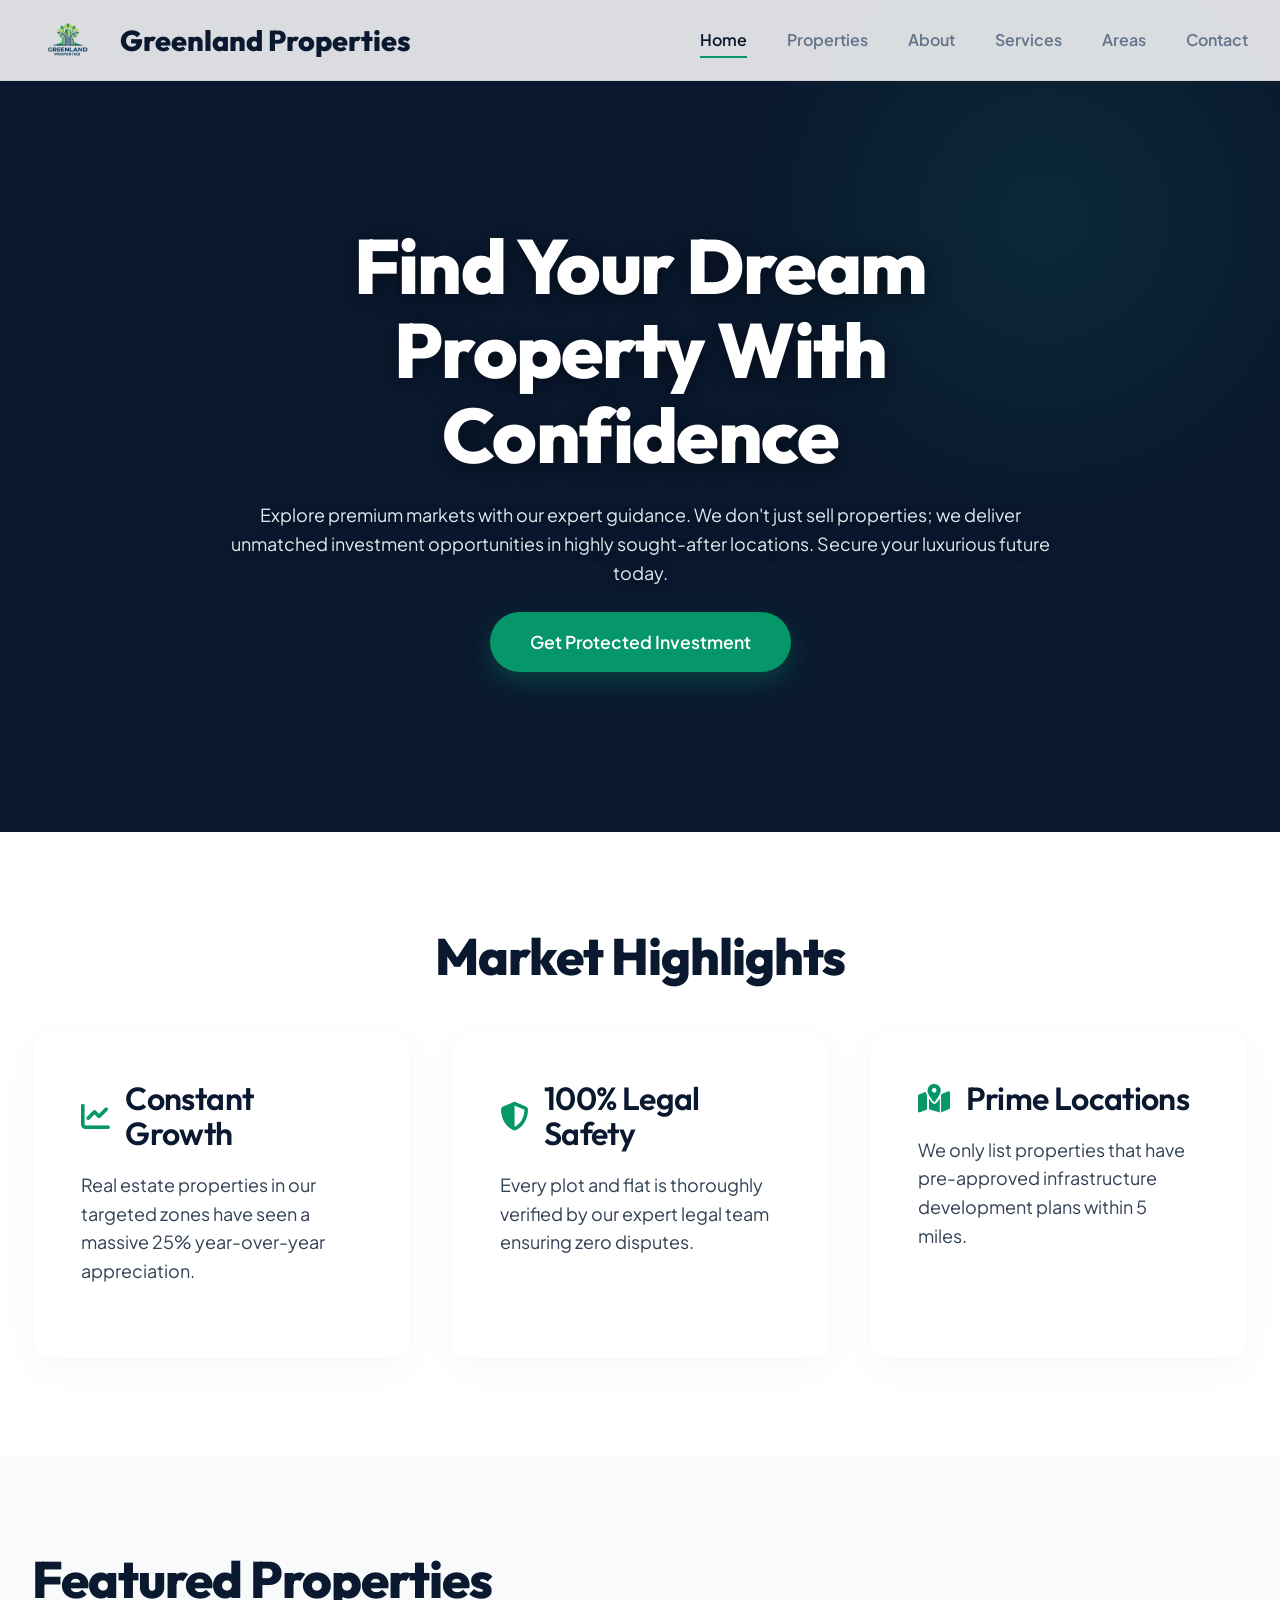
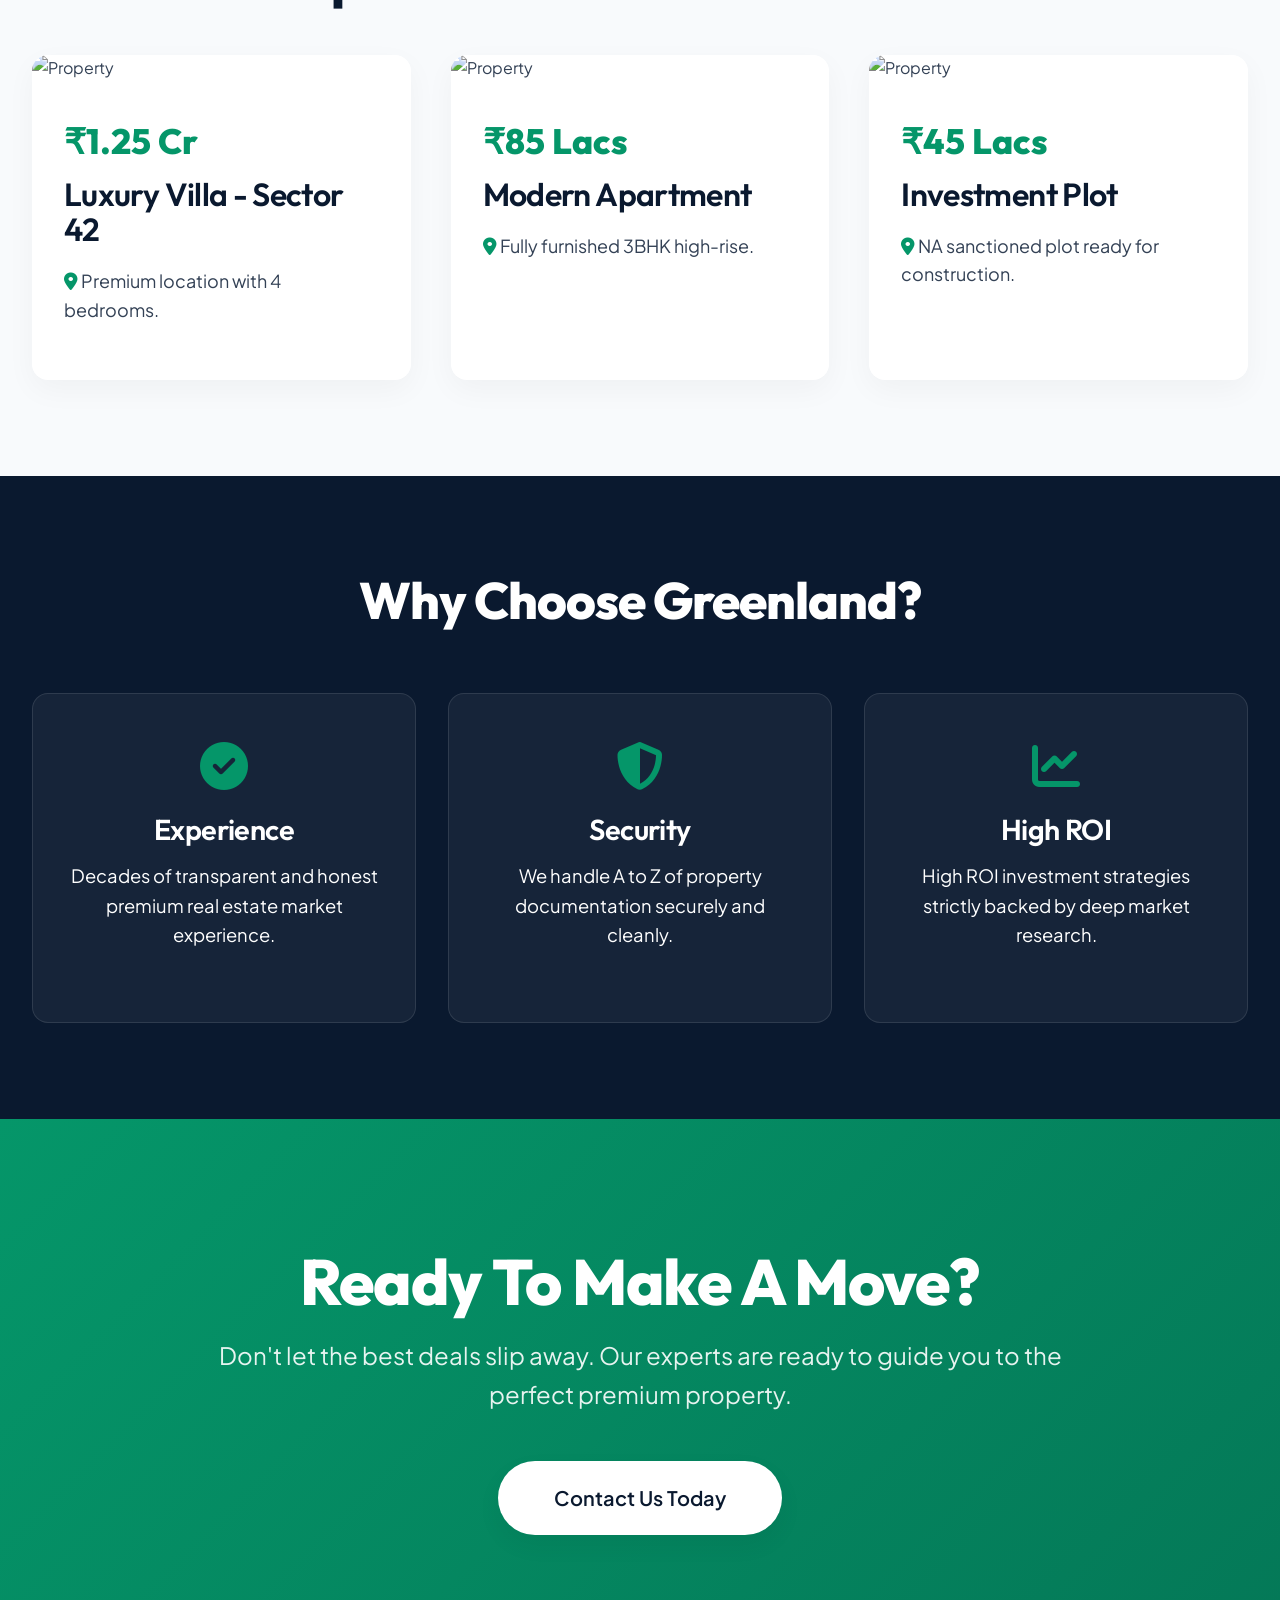
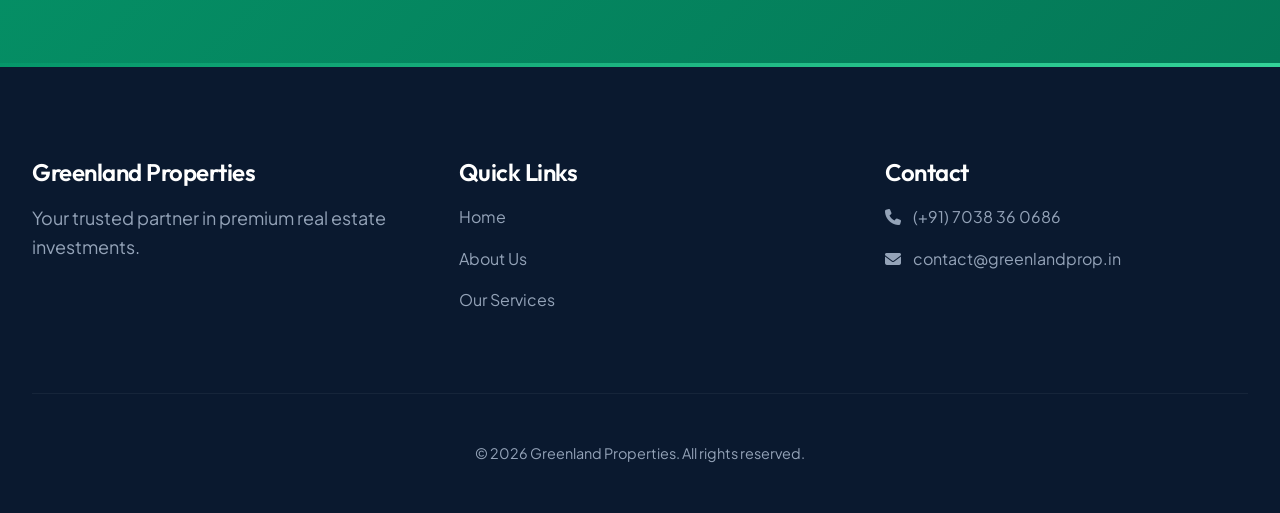
==== commit df6c12af: "Added Properties Page" ====
--- a/index.html
+++ b/index.html
@@ -23,6 +23,7 @@
       <nav>
         <ul class="nav-menu">
           <li><a href="index.html" class="nav-link active">Home</a></li>
+          <li><a href="properties.html" class="nav-link">Properties</a></li>
           <li><a href="about.html" class="nav-link">About</a></li>
           <li><a href="services.html" class="nav-link">Services</a></li>
           <li><a href="areas.html" class="nav-link">Areas</a></li>
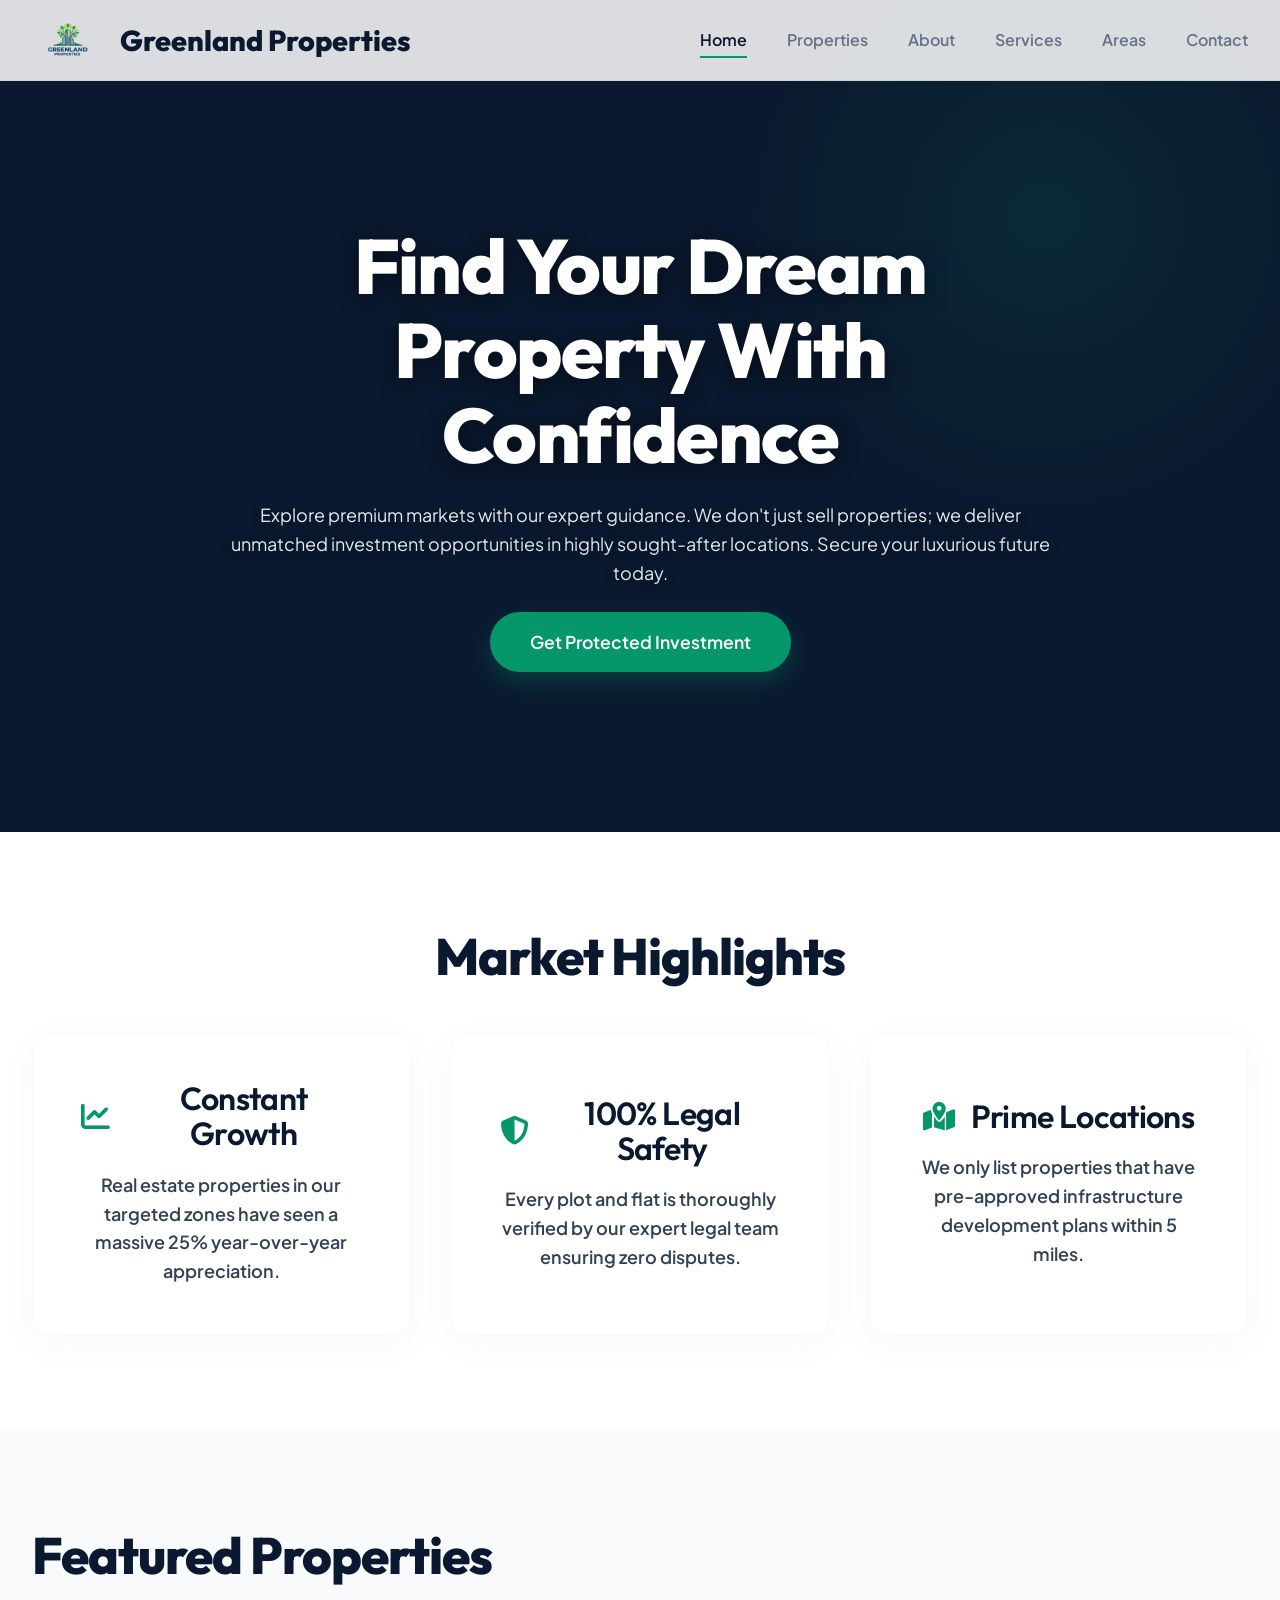
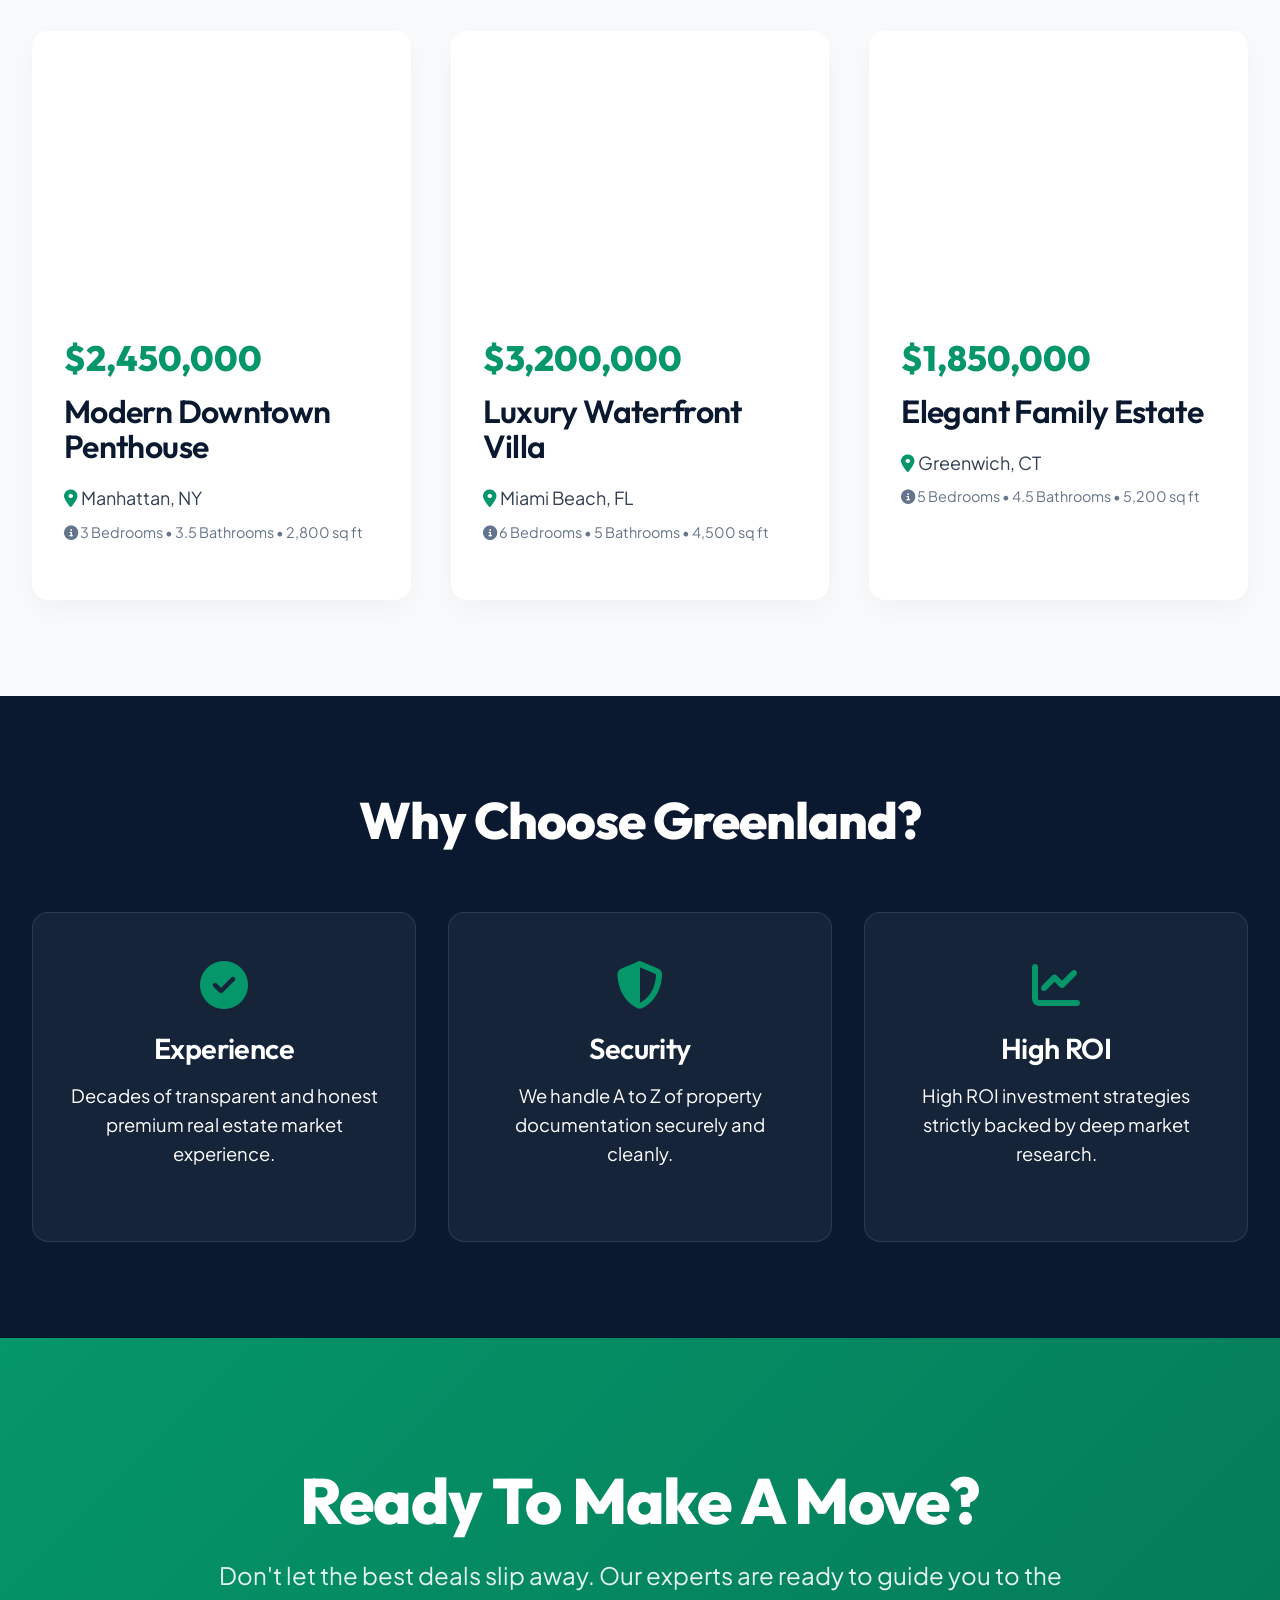
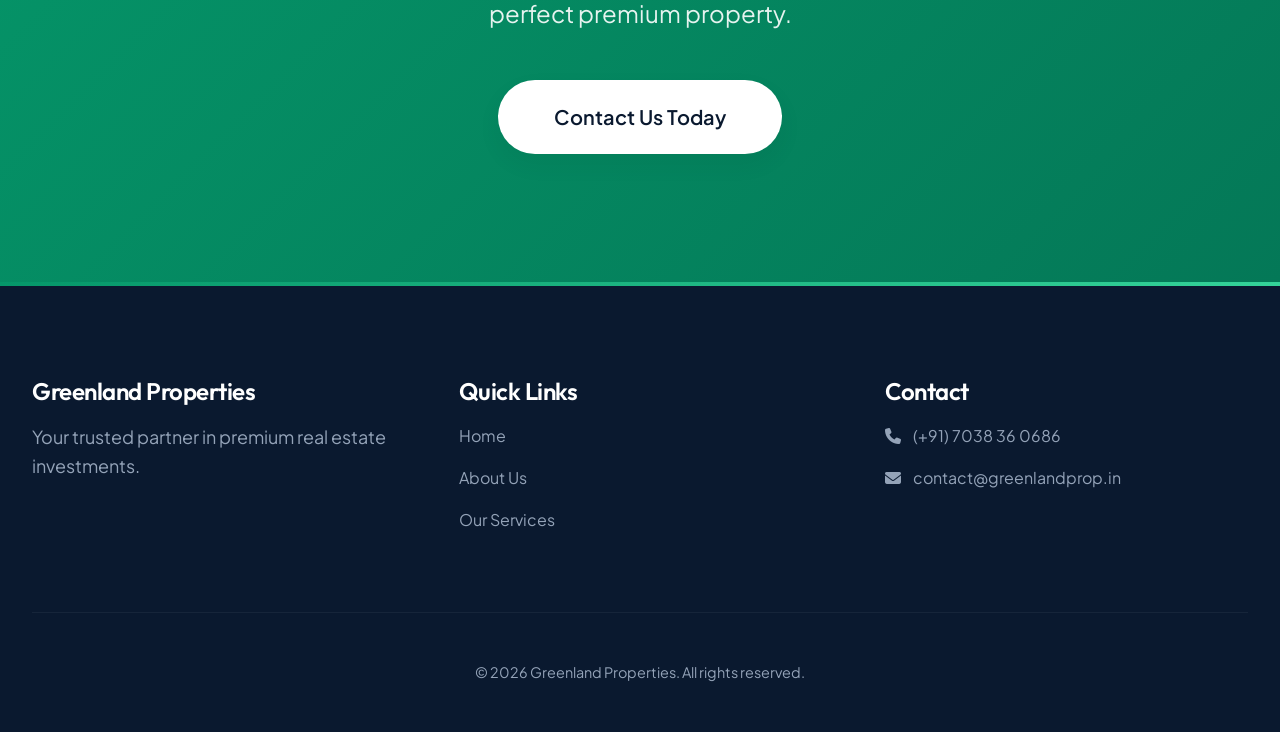
==== commit 035b0996: "Updated information regarding about us, services and areas" ====
--- a/index.html
+++ b/index.html
@@ -70,34 +70,8 @@
     <section class="section">
       <div class="container">
         <h2 class="reveal">Featured Properties</h2>
-        <div class="dense-grid">
-          <!-- Property 1 -->
-          <div class="property-card reveal">
-            <img src="https://images.unsplash.com/photo-1512917774080-9991f1c4c750?w=600&h=400&fit=crop" alt="Property" class="property-img">
-            <div class="property-info">
-              <div class="property-price">₹1.25 Cr</div>
-              <h3>Luxury Villa - Sector 42</h3>
-              <p><i class="fas fa-map-marker-alt" style="color:var(--accent-green)"></i> Premium location with 4 bedrooms.</p>
-            </div>
-          </div>
-          <!-- Property 2 -->
-          <div class="property-card reveal">
-            <img src="https://images.unsplash.com/photo-1600596542815-ffad4c1539a9?w=600&h=400&fit=crop" alt="Property" class="property-img">
-            <div class="property-info">
-              <div class="property-price">₹85 Lacs</div>
-              <h3>Modern Apartment</h3>
-              <p><i class="fas fa-map-marker-alt" style="color:var(--accent-green)"></i> Fully furnished 3BHK high-rise.</p>
-            </div>
-          </div>
-          <!-- Property 3 -->
-          <div class="property-card reveal">
-            <img src="https://images.unsplash.com/photo-1600585154340-be6161a56a0c?w=600&h=400&fit=crop" alt="Property" class="property-img">
-            <div class="property-info">
-              <div class="property-price">₹45 Lacs</div>
-              <h3>Investment Plot</h3>
-              <p><i class="fas fa-map-marker-alt" style="color:var(--accent-green)"></i> NA sanctioned plot ready for construction.</p>
-            </div>
-          </div>
+        <div class="dense-grid" id="featured-properties-grid">
+          <!-- Featured properties will be injected here via JavaScript -->
         </div>
       </div>
     </section>
--- a/assets/css/style.css
+++ b/assets/css/style.css
@@ -1,15 +1,19 @@
 /* ======================================= */
 /* Premium Reset & Variables */
 /* ======================================= */
-@import url('https://fonts.googleapis.com/css2?family=Outfit:wght@300;400;600;800&family=Plus+Jakarta+Sans:wght@400;500;600;700&display=swap');
 
 :root {
   --primary-white: #FFFFFF;
-  --secondary-bg: #F8FAFC; /* Frosty gray */
-  --primary-dark-blue: #0A192F; /* Premium tech navy */
+  --secondary-bg: #F8FAFC;
+  /* Frosty gray */
+  --primary-dark-blue: #0A192F;
+  /* Premium tech navy */
   --secondary-blue: #112240;
-  --accent-green: #059669; /* Emerald premium */
+  --accent-green: #059669;
+  /* Emerald premium */
   --accent-green-hover: #10B981;
+  --text-light: #64748b;
+  /* Muted secondary text */
 
   --heading-font: 'Outfit', sans-serif;
   --body-font: 'Plus Jakarta Sans', sans-serif;
@@ -25,7 +29,8 @@
 
 body {
   font-family: var(--body-font);
-  color: #334155; /* Slate color for premium readability */
+  color: #334155;
+  /* Slate color for premium readability */
   background-color: var(--secondary-bg);
   line-height: 1.6;
   overflow-x: hidden;
@@ -36,7 +41,12 @@
 /* ======================================= */
 /* Typography */
 /* ======================================= */
-h1, h2, h3, h4, h5, h6 {
+h1,
+h2,
+h3,
+h4,
+h5,
+h6 {
   font-family: var(--heading-font);
   font-weight: 800;
   line-height: 1.1;
@@ -45,12 +55,32 @@
   letter-spacing: -0.02em;
 }
 
-h1 { font-size: clamp(3rem, 6vw, 5rem); }
-h2 { font-size: clamp(2.2rem, 4vw, 3.5rem); }
-h3 { font-size: clamp(1.5rem, 2.5vw, 2rem); font-weight: 600; }
-h4 { font-size: 1.25rem; font-weight: 600; }
-
-p { margin-bottom: 1.5rem; font-size: 1.125rem; }
+h1 {
+  font-size: clamp(3rem, 6vw, 5rem);
+}
+
+h2 {
+  font-size: clamp(2.2rem, 4vw, 3.5rem);
+}
+
+.heading-white {
+  color: var(--primary-white);
+}
+
+h3 {
+  font-size: clamp(1.5rem, 2.5vw, 2rem);
+  font-weight: 600;
+}
+
+h4 {
+  font-size: 1.25rem;
+  font-weight: 600;
+}
+
+p {
+  margin-bottom: 1.5rem;
+  font-size: 1.125rem;
+}
 
 /* ======================================= */
 /* Seamless Transitions & Interaction */
@@ -75,12 +105,25 @@
   }
 }
 
+@keyframes fadeUp {
+  from {
+    opacity: 0;
+    transform: translateY(20px);
+  }
+
+  to {
+    opacity: 1;
+    transform: translateY(0);
+  }
+}
+
 /* Scroll Reveals */
 .reveal {
   opacity: 0;
   transform: translateY(30px);
   transition: var(--transition-smooth);
 }
+
 .reveal.active {
   opacity: 1;
   transform: translateY(0);
@@ -92,6 +135,7 @@
   text-decoration: none;
   transition: color 0.3s ease;
 }
+
 a:hover {
   color: var(--accent-green-hover);
 }
@@ -110,20 +154,43 @@
 }
 
 .dense-grid {
-  display: grid;
-  grid-template-columns: repeat(auto-fit, minmax(320px, 1fr));
-  gap: 2.5rem; 
+  display: flex;
+  flex-wrap: wrap;
+  justify-content: center;
+  gap: 2.5rem;
   margin-top: 3rem;
+}
+
+.dense-grid>* {
+  flex: 1 1 320px;
+  max-width: 480px;
+}
+
+/* Center content inside plain .card children of dense-grid */
+.dense-grid>.card {
+  display: flex;
+  flex-direction: column;
+  align-items: center;
+  justify-content: center;
+  text-align: center;
+}
+
+.dense-grid>.card p {
+  font-weight: 600;
+  margin-bottom: 0;
 }
 
 .crowded-flex {
   display: flex;
+  justify-content: center;
   flex-wrap: wrap;
   align-items: stretch;
   gap: 2.5rem;
 }
 
-.text-center { text-align: center; }
+.text-center {
+  text-align: center;
+}
 
 /* Buttons  */
 .btn {
@@ -153,7 +220,7 @@
 .btn-secondary {
   background-color: var(--primary-white);
   color: var(--primary-dark-blue);
-  box-shadow: 0 10px 25px rgba(0,0,0,0.05);
+  box-shadow: 0 10px 25px rgba(0, 0, 0, 0.05);
 }
 
 .btn-secondary:hover {
@@ -167,19 +234,21 @@
 /* ======================================= */
 .header {
   position: fixed;
-  top: 0; left:0; right:0;
+  top: 0;
+  left: 0;
+  right: 0;
   background: rgba(255, 255, 255, 0.85);
   backdrop-filter: blur(16px);
   -webkit-backdrop-filter: blur(16px);
   z-index: 1000;
   padding: 1rem 0;
-  border-bottom: 1px solid rgba(0,0,0,0.05);
+  border-bottom: 1px solid rgba(0, 0, 0, 0.05);
   transition: var(--transition-smooth);
 }
 
 .header.scrolled {
   padding: 0.5rem 0;
-  box-shadow: 0 4px 30px rgba(0,0,0,0.03);
+  box-shadow: 0 4px 30px rgba(0, 0, 0, 0.03);
 }
 
 .nav-container {
@@ -221,7 +290,9 @@
 .nav-link::after {
   content: '';
   position: absolute;
-  bottom: 0; left: 0; right: 0;
+  bottom: 0;
+  left: 0;
+  right: 0;
   height: 2px;
   background: var(--accent-green);
   transform: scaleX(0);
@@ -229,11 +300,13 @@
   transition: transform 0.4s cubic-bezier(0.86, 0, 0.07, 1);
 }
 
-.nav-link:hover, .nav-link.active {
+.nav-link:hover,
+.nav-link.active {
   color: var(--primary-dark-blue);
 }
 
-.nav-link:hover::after, .nav-link.active::after {
+.nav-link:hover::after,
+.nav-link.active::after {
   transform: scaleX(1);
   transform-origin: left;
 }
@@ -255,9 +328,11 @@
 .hero::before {
   content: '';
   position: absolute;
-  top: -10%; right: -5%;
-  width: 600px; height: 600px;
-  background: radial-gradient(circle, rgba(16,185,129,0.1) 0%, rgba(255,255,255,0) 70%);
+  top: -10%;
+  right: -5%;
+  width: 600px;
+  height: 600px;
+  background: radial-gradient(circle, rgba(16, 185, 129, 0.1) 0%, rgba(255, 255, 255, 0) 70%);
   border-radius: 50%;
   z-index: 0;
 }
@@ -271,34 +346,46 @@
 .hero h1 {
   color: var(--primary-white);
   margin-bottom: 1.5rem;
-  text-shadow: 0 4px 20px rgba(0,0,0,0.5);
+  text-shadow: 0 4px 20px rgba(0, 0, 0, 0.5);
 }
 
 .hero p {
   color: #E2E8F0;
-  text-shadow: 0 2px 10px rgba(0,0,0,0.5);
+  text-shadow: 0 2px 10px rgba(0, 0, 0, 0.5);
 }
 
 
 /* ======================================= */
 /* Premium Cards */
 /* ======================================= */
-.bg-light { background-color: var(--primary-white); }
-.bg-dark { background-color: var(--primary-dark-blue); color: var(--primary-white); }
-.bg-dark h2, .bg-dark h3, .bg-dark p { color: var(--primary-white); }
+.bg-light {
+  background-color: var(--primary-white);
+}
+
+.bg-dark {
+  background-color: var(--primary-dark-blue);
+  color: var(--primary-white);
+}
+
+.bg-dark h2,
+.bg-dark h3,
+.bg-dark p {
+  color: var(--primary-white);
+}
 
 .card {
   background: var(--primary-white);
   border-radius: 16px;
   padding: 3rem;
-  box-shadow: 0 10px 40px rgba(0,0,0,0.03);
-  border: 1px solid rgba(0,0,0,0.02);
+  box-shadow: 0 10px 40px rgba(0, 0, 0, 0.03);
+  border: 1px solid rgba(0, 0, 0, 0.02);
   transition: var(--transition-smooth);
 }
 
-.card:hover {
+/* Lift on hover — exclude flip-card faces so they don't fight the flip animation */
+.card:not(.flip-card-front):not(.flip-card-back):hover {
   transform: translateY(-8px);
-  box-shadow: 0 20px 50px rgba(0,0,0,0.08);
+  box-shadow: 0 20px 50px rgba(0, 0, 0, 0.08);
 }
 
 .card h3 {
@@ -306,6 +393,7 @@
   align-items: center;
   gap: 1rem;
 }
+
 .card h3 i {
   color: var(--accent-green);
   font-size: 1.8rem;
@@ -316,13 +404,13 @@
   background: var(--primary-white);
   border-radius: 16px;
   overflow: hidden;
-  box-shadow: 0 10px 30px rgba(0,0,0,0.04);
+  box-shadow: 0 10px 30px rgba(0, 0, 0, 0.04);
   transition: var(--transition-smooth);
 }
 
 .property-card:hover {
   transform: translateY(-10px);
-  box-shadow: 0 25px 50px rgba(0,0,0,0.1);
+  box-shadow: 0 25px 50px rgba(0, 0, 0, 0.1);
 }
 
 .property-img {
@@ -355,7 +443,7 @@
   background: var(--primary-white);
   padding: 3.5rem;
   border-radius: 20px;
-  box-shadow: 0 20px 60px rgba(0,0,0,0.05);
+  box-shadow: 0 20px 60px rgba(0, 0, 0, 0.05);
 }
 
 .form-group {
@@ -369,7 +457,7 @@
   color: var(--primary-dark-blue);
 }
 
-.form-group input, 
+.form-group input,
 .form-group textarea {
   width: 100%;
   padding: 1.2rem 1.5rem;
@@ -381,7 +469,7 @@
   transition: var(--transition-smooth);
 }
 
-.form-group input:focus, 
+.form-group input:focus,
 .form-group textarea:focus {
   outline: none;
   border-color: var(--accent-green);
@@ -403,7 +491,9 @@
 .footer::before {
   content: '';
   position: absolute;
-  top: 0; left: 0; right: 0;
+  top: 0;
+  left: 0;
+  right: 0;
   height: 4px;
   background: linear-gradient(90deg, var(--accent-green) 0%, #34D399 100%);
 }
@@ -441,7 +531,7 @@
 .copyright {
   text-align: center;
   padding-top: 3rem;
-  border-top: 1px solid rgba(255,255,255,0.05);
+  border-top: 1px solid rgba(255, 255, 255, 0.05);
   font-size: 0.9rem;
 }
 
@@ -449,9 +539,101 @@
 /* Responsive */
 /* ======================================= */
 @media (max-width: 768px) {
-  .hero { padding: 8rem 0 5rem; }
-  .header { padding: 1rem; }
-  .nav-menu { display: none; } /* Would need a hamburger in strict production, simplified for flow */
-  .dense-grid { grid-template-columns: 1fr; }
-  .card { padding: 2rem; }
+  .hero {
+    padding: 8rem 0 5rem;
+  }
+
+  .header {
+    padding: 1rem;
+  }
+
+  .nav-menu {
+    display: none;
+  }
+
+  /* Would need a hamburger in strict production, simplified for flow */
+  .dense-grid {
+    grid-template-columns: 1fr;
+  }
+
+  .card {
+    padding: 2rem;
+  }
+}
+
+/* Dark section card fix */
+.bg-dark .card {
+  background: rgba(255, 255, 255, 0.05);
+  /* glass effect */
+  border: 1px solid rgba(255, 255, 255, 0.1);
+  box-shadow: none;
+}
+
+.bg-dark .card p {
+  color: #CBD5F5;
+  /* softer readable text */
+}
+
+.bg-dark .card h3 {
+  color: #FFFFFF;
+}
+
+.flip-card {
+  background: transparent;
+  width: 100%;
+  height: 320px;
+  perspective: 1000px;
+  flex: 1 1 400px;
+  transition: transform 0.3s ease;
+}
+
+.flip-card-inner {
+  position: relative;
+  width: 100%;
+  height: 100%;
+  transition: transform 0.7s ease;
+  transform-style: preserve-3d;
+}
+
+/* Flip on hover (desktop) */
+.flip-card:hover .flip-card-inner {
+  transform: rotateY(180deg);
+}
+
+/* Front & Back shared */
+.flip-card-front,
+.flip-card-back {
+  position: absolute;
+  width: 100%;
+  height: 100%;
+  backface-visibility: hidden;
+  border-radius: 12px;
+  padding: 30px;
+  overflow: hidden;
+}
+
+/* Front Style */
+.flip-card-front {
+  background: white;
+}
+
+/* Back Style */
+.flip-card-back {
+  background: linear-gradient(135deg, #0f172a, #1e293b);
+  /* dark luxury tone */
+  color: white;
+  transform: rotateY(180deg);
+}
+
+.flip-card-back ul {
+  padding-left: 20px;
+}
+
+.flip-card-back li {
+  margin-bottom: 8px;
+}
+
+/* Mobile: flip on click via JS .flipped class */
+.flip-card.flipped .flip-card-inner {
+  transform: rotateY(180deg);
 }
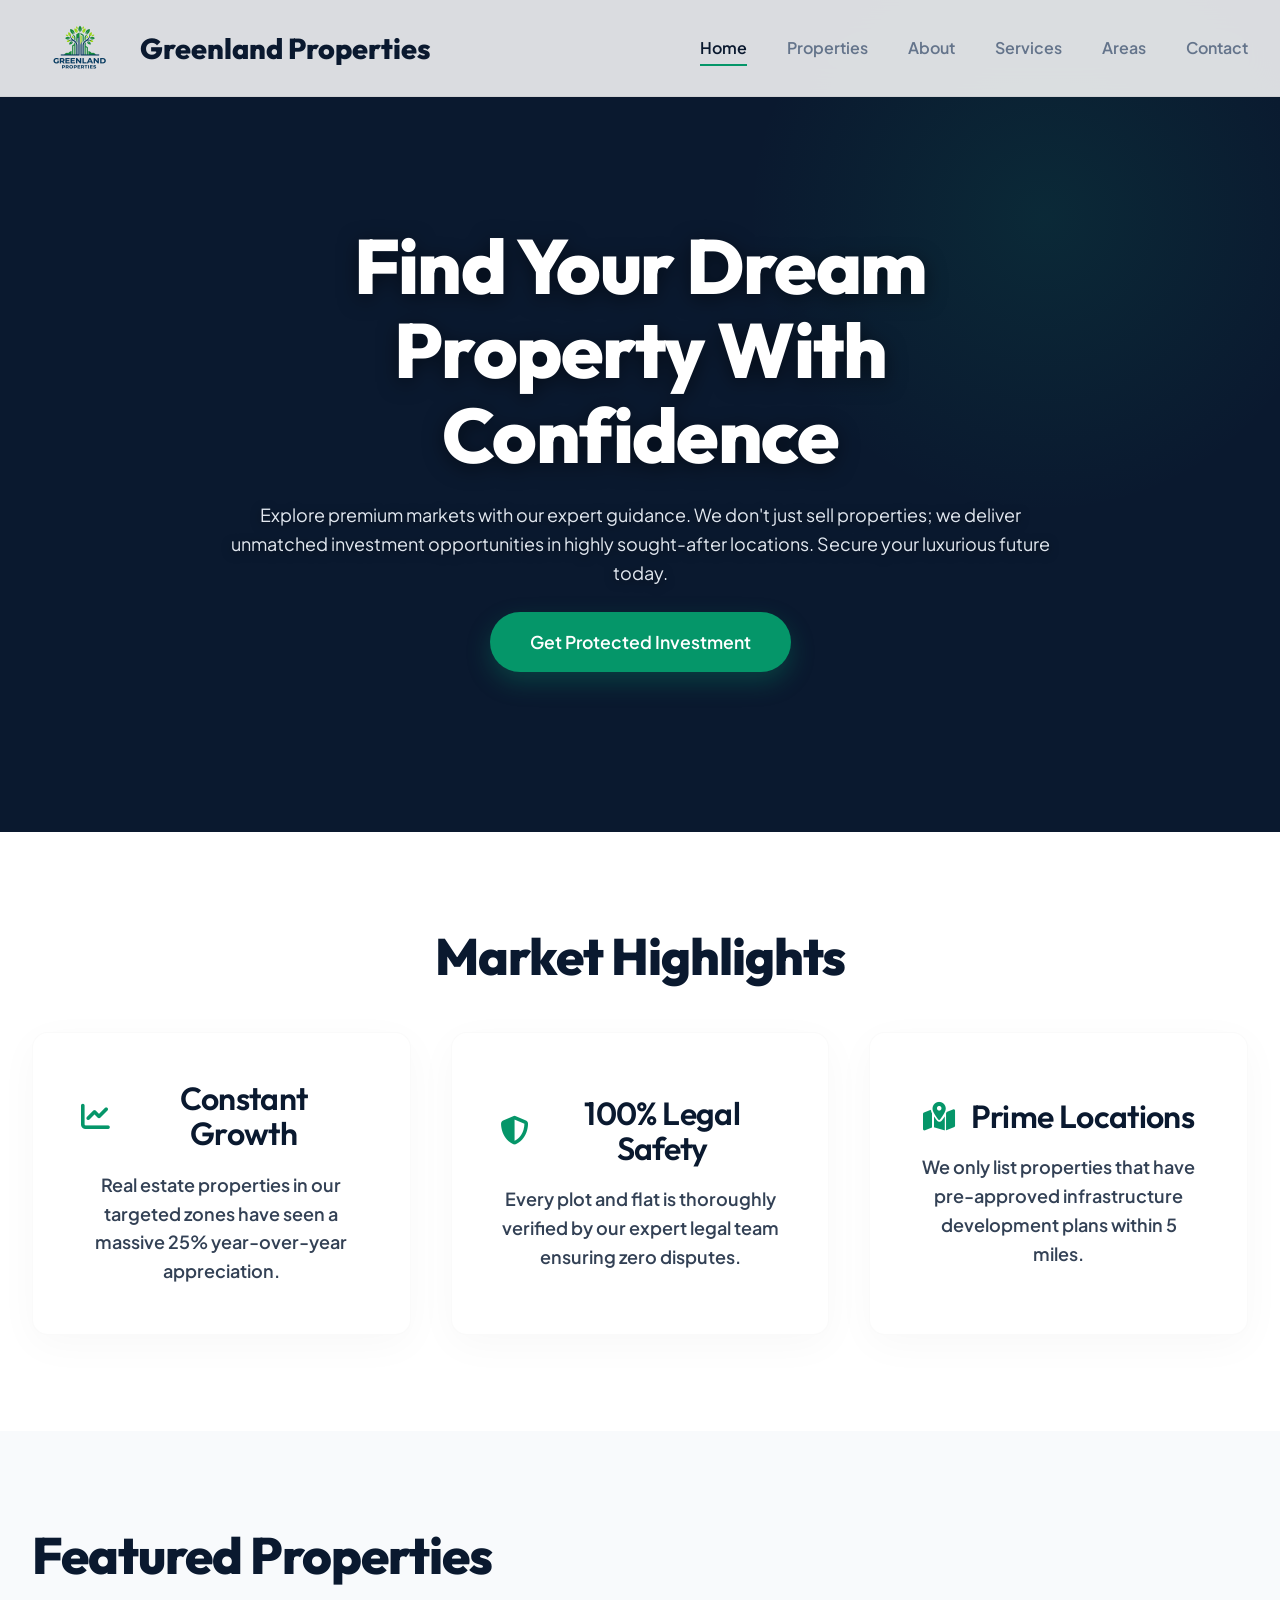
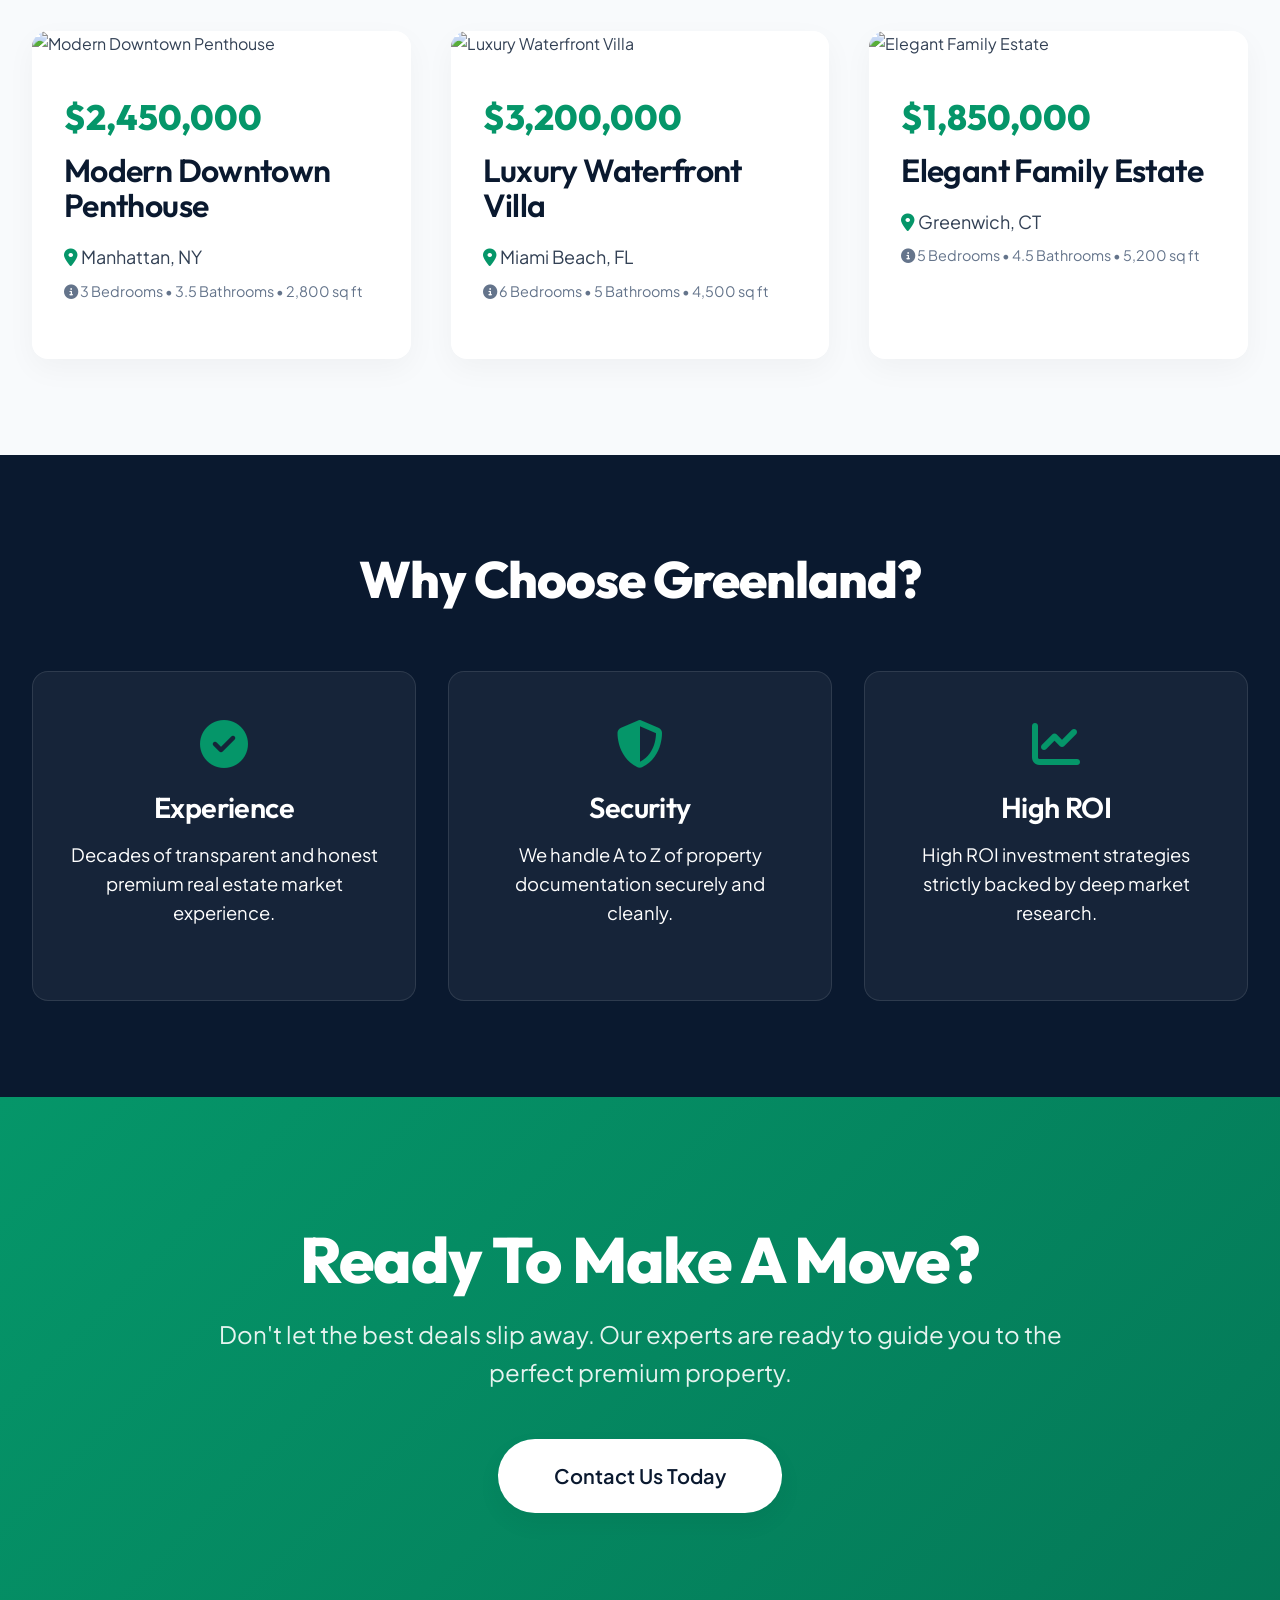
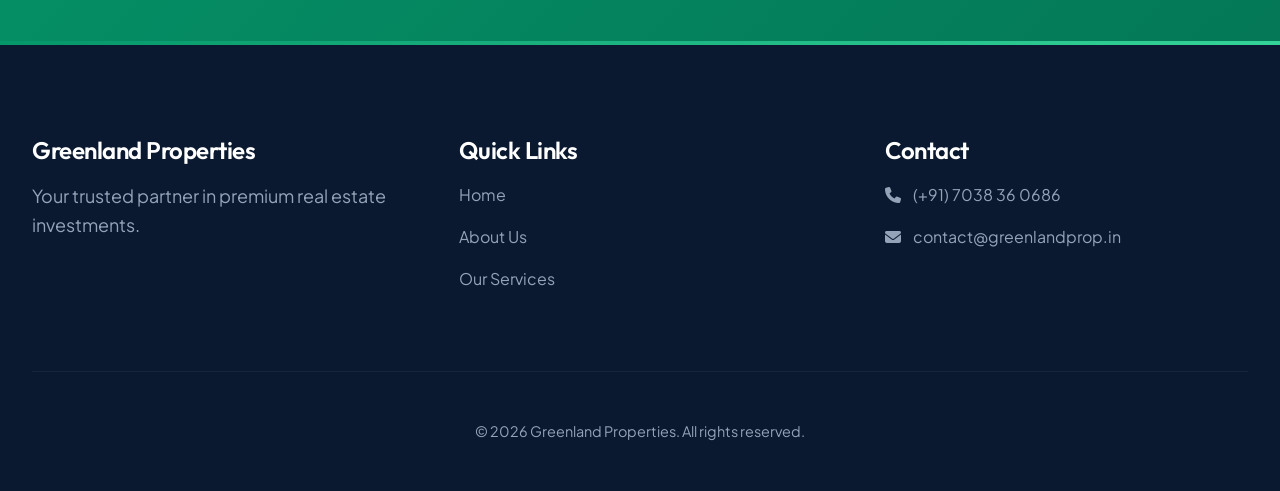
==== commit c9822a30: "Added hamburger menu, fixed some mobile issues" ====
--- a/index.html
+++ b/index.html
@@ -30,6 +30,11 @@
           <li><a href="contact.html" class="nav-link">Contact</a></li>
         </ul>
       </nav>
+      <button class="nav-toggle" id="nav-toggle" aria-label="Toggle navigation">
+        <span></span>
+        <span></span>
+        <span></span>
+      </button>
     </div>
   </header>
 
--- a/assets/css/style.css
+++ b/assets/css/style.css
@@ -25,6 +25,11 @@
   margin: 0;
   padding: 0;
   box-sizing: border-box;
+}
+
+/* Prevent horizontal scroll from absolutely-positioned decorative elements */
+html {
+  overflow-x: hidden;
 }
 
 body {
@@ -260,16 +265,22 @@
 .logo {
   display: flex;
   align-items: center;
-  gap: 1rem;
+  gap: 0.75rem;
   font-family: var(--heading-font);
   font-size: 1.8rem;
   font-weight: 800;
   color: var(--primary-dark-blue);
+  white-space: nowrap; /* prevent name wrapping to second line */
 }
 
 .brand-logo {
-  height: 3rem;
+  height: 4rem; /* slightly larger on desktop */
   width: auto;
+}
+
+/* Hamburger button — hidden on desktop, shown on mobile */
+.nav-toggle {
+  display: none;
 }
 
 .nav-menu {
@@ -539,25 +550,109 @@
 /* Responsive */
 /* ======================================= */
 @media (max-width: 768px) {
+  /* Hero fixes */
   .hero {
     padding: 8rem 0 5rem;
-  }
-
+    background-attachment: scroll; /* fixed bg causes jitter/scroll bug on iOS */
+  }
+
+  .hero::before {
+    display: none; /* 600px element overflows the mobile viewport - hide it */
+  }
+
+  /* Header */
   .header {
-    padding: 1rem;
-  }
-
+    padding: 0.75rem 1rem;
+  }
+
+  /* Shrink logo text so it never wraps */
+  .logo {
+    font-size: 1.1rem;
+    gap: 0.5rem;
+  }
+
+  .brand-logo {
+    height: 3rem;
+  }
+
+  /* ---- Hamburger button ---- */
+  .nav-toggle {
+    display: flex;
+    flex-direction: column;
+    justify-content: center;
+    gap: 5px;
+    background: none;
+    border: none;
+    cursor: pointer;
+    padding: 6px;
+    z-index: 1100;
+  }
+
+  .nav-toggle span {
+    display: block;
+    width: 26px;
+    height: 2.5px;
+    background: var(--primary-dark-blue);
+    border-radius: 2px;
+    transition: all 0.3s ease;
+  }
+
+  /* Animate to X when menu is open */
+  .nav-toggle.open span:nth-child(1) { transform: translateY(7.5px) rotate(45deg); }
+  .nav-toggle.open span:nth-child(2) { opacity: 0; transform: scaleX(0); }
+  .nav-toggle.open span:nth-child(3) { transform: translateY(-7.5px) rotate(-45deg); }
+
+  /* ---- Full-screen mobile menu ---- */
   .nav-menu {
     display: none;
-  }
-
-  /* Would need a hamburger in strict production, simplified for flow */
-  .dense-grid {
-    grid-template-columns: 1fr;
+    position: fixed;
+    inset: 0;
+    width: 100%;
+    height: 100vh;
+    background: white;
+    flex-direction: column;
+    align-items: center;
+    justify-content: center;
+    gap: 2.5rem;
+    z-index: 1050;
+  }
+
+  .nav-menu.open {
+    display: flex;
+  }
+
+  .nav-link {
+    font-size: 1.5rem;
+  }
+
+  /* ---- Dense grid: stack to single column on mobile ---- */
+  .dense-grid > * {
+    flex: 1 1 100%;
+    max-width: 100%;
   }
 
   .card {
     padding: 2rem;
+  }
+
+  /* ---- Flip cards: taller on mobile so content isn't clipped ---- */
+  .flip-card {
+    flex: 1 1 100%;
+    height: 420px;
+  }
+
+  .flip-card-inner {
+    min-height: 420px;
+  }
+
+  /* Disable CSS hover flip on touch (JS click toggle handles it instead) */
+  .flip-card:hover .flip-card-inner {
+    transform: none;
+  }
+
+  /* Contact form */
+  .contact-form {
+    padding: 2rem 1.5rem;
   }
 }
 
